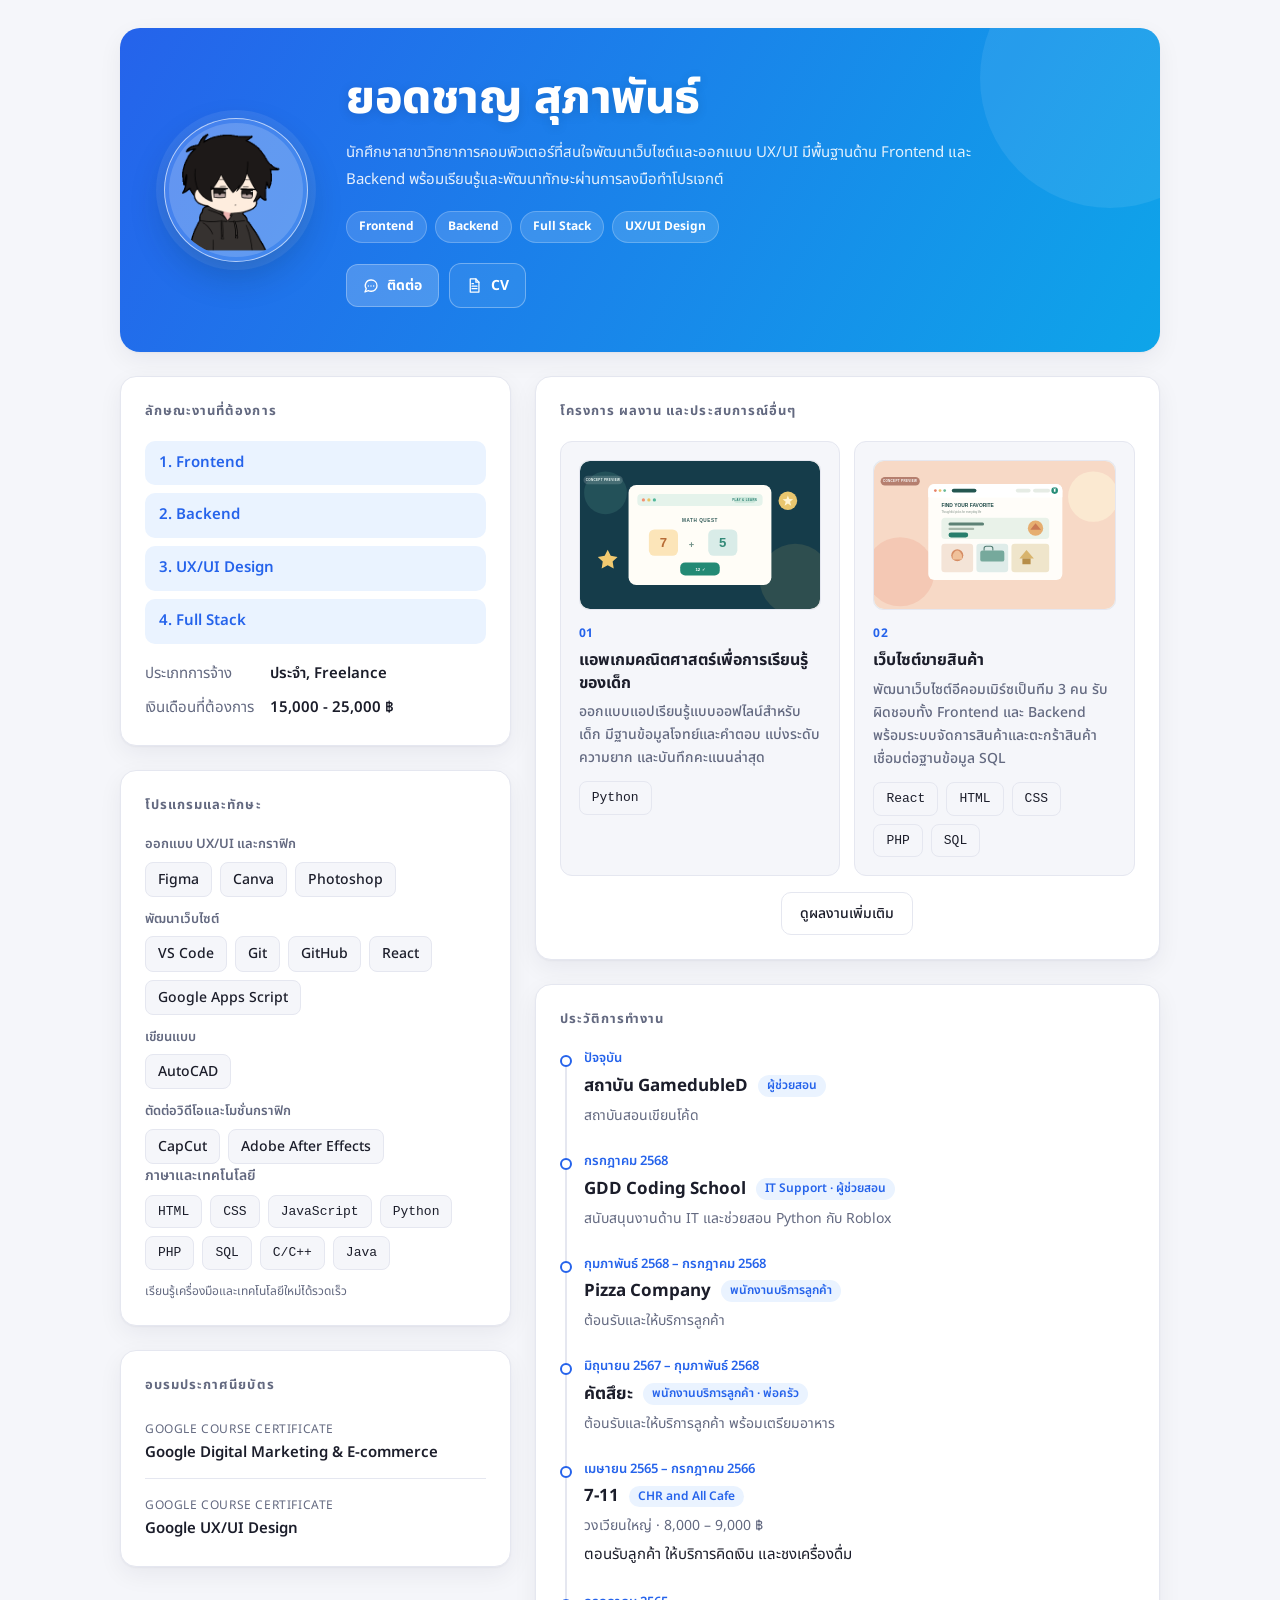
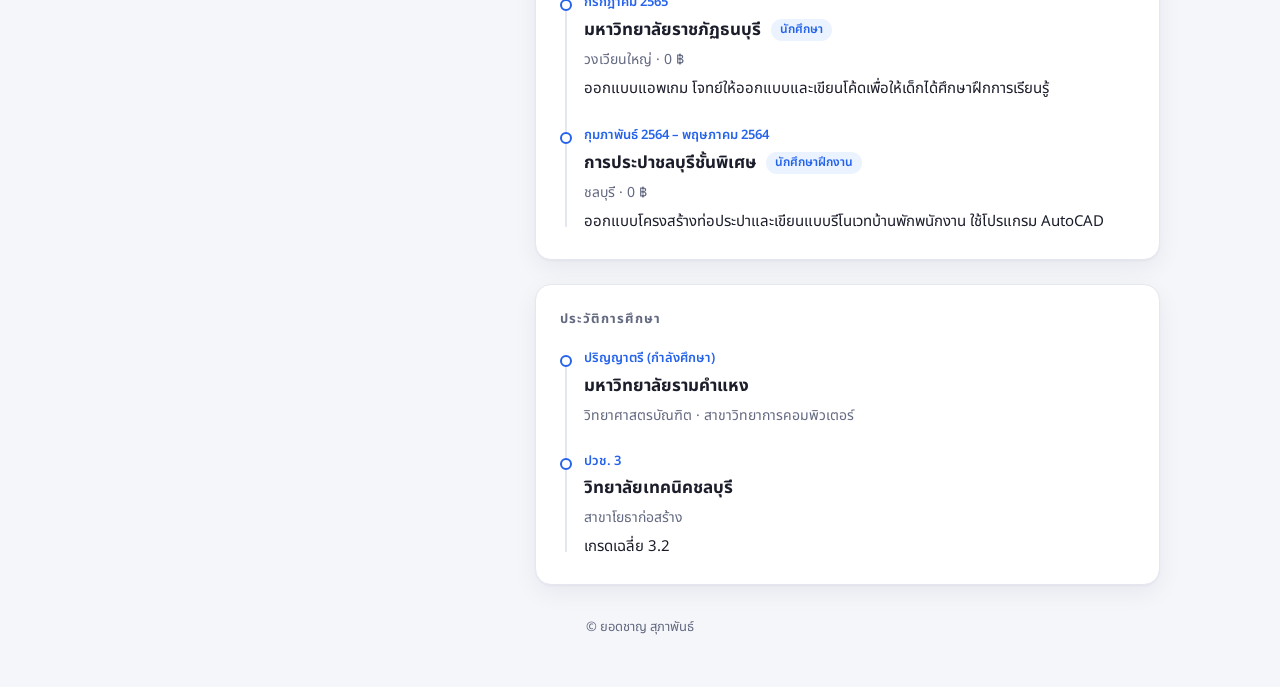
==== resume.html @ ad95bdf1 "Keep contact and CV buttons together" ====
<!DOCTYPE html>
<html lang="th">
<head>
<meta charset="UTF-8">
<meta name="viewport" content="width=device-width, initial-scale=1, viewport-fit=cover">
<title>ยอดชาญ สุภาพันธ์ | Resume</title>
<link rel="preconnect" href="https://fonts.googleapis.com">
<link rel="preconnect" href="https://fonts.gstatic.com" crossorigin>
<link href="https://fonts.googleapis.com/css2?family=Noto+Sans+Thai:wght@400;500;600;700;800&display=swap" rel="stylesheet">
<link rel="stylesheet" href="style.css?v=mobile-polish-3">
</head>
<body>
<div class="wrap">

  <header class="hero">
    <div class="avatar-wrapper">
      <img src="assets/profile/profile.gif" alt="ยอดชาญ สุภาพันธ์" class="avatar" aria-hidden="true">
    </div>
    <div class="hero-info">
      <h1>ยอดชาญ สุภาพันธ์</h1>
      <p class="intro">นักศึกษาสาขาวิทยาการคอมพิวเตอร์ที่สนใจพัฒนาเว็บไซต์และออกแบบ UX/UI มีพื้นฐานด้าน Frontend และ Backend พร้อมเรียนรู้และพัฒนาทักษะผ่านการลงมือทำโปรเจกต์</p>
      <div class="roles"><span>Frontend</span><span>Backend</span><span>Full Stack</span><span>UX/UI Design</span></div>
      <div class="contacts">
        <button class="contact contact-trigger" id="contactOpen" type="button" aria-haspopup="dialog" aria-controls="contactDialog">
          <svg viewBox="0 0 24 24" fill="none" stroke="currentColor" stroke-width="2" stroke-linecap="round" stroke-linejoin="round" aria-hidden="true"><path d="M21 11.5a8.4 8.4 0 0 1-9 8.4 9 9 0 0 1-4-.9L3 21l1.9-4.9A8.4 8.4 0 0 1 12.5 3a8.4 8.4 0 0 1 8.5 8.5z"/><path d="M8 12h.01M12 12h.01M16 12h.01"/></svg>
          ติดต่อ
        </button>
        <a class="contact cv-link" href="assets/documents/CV_Yodchan.pdf" target="_blank" rel="noopener noreferrer" aria-label="เปิด CV ของยอดชาญเป็น PDF">
          <svg viewBox="0 0 24 24" fill="none" stroke="currentColor" stroke-width="1.8" stroke-linecap="round" stroke-linejoin="round" aria-hidden="true"><path d="M6 2.75h8l4.25 4.5v14H6z"/><path d="M14 2.75v4.5h4.25M8.5 13h7M8.5 16.5h7"/><path d="M8.5 9.5h2"/></svg>
          CV
        </a>
      </div>
    </div>
  </header>

  <div class="grid">

    <aside>
      <section class="card">
        <h2>ลักษณะงานที่ต้องการ</h2>
        <ul class="target-list">
          <li>1. Frontend</li>
          <li>2. Backend</li>
          <li>3. UX/UI Design</li>
          <li>4. Full Stack</li>
        </ul>
        <dl class="facts">
          <dt>ประเภทการจ้าง</dt><dd>ประจำ, Freelance</dd>
          <dt>เงินเดือนที่ต้องการ</dt><dd>15,000 - 25,000 ฿</dd>
        </dl>
      </section>

      <section class="card">
        <h2>โปรแกรมและทักษะ</h2>
        <div class="tool-groups">
          <div class="tool-group">
            <p class="label">ออกแบบ UX/UI และกราฟิก</p>
            <div class="chips">
              <span class="chip">Figma</span>
              <span class="chip">Canva</span>
              <span class="chip">Photoshop</span>
            </div>
          </div>
          <div class="tool-group">
            <p class="label">พัฒนาเว็บไซต์</p>
            <div class="chips">
              <span class="chip">VS Code</span>
              <span class="chip">Git</span>
              <span class="chip">GitHub</span>
              <span class="chip">React</span>
              <span class="chip">Google Apps Script</span>
            </div>
          </div>
          <div class="tool-group">
            <p class="label">เขียนแบบ</p>
            <div class="chips"><span class="chip">AutoCAD</span></div>
          </div>
          <div class="tool-group">
            <p class="label">ตัดต่อวิดีโอและโมชั่นกราฟิก</p>
            <div class="chips">
              <span class="chip">CapCut</span>
              <span class="chip">Adobe After Effects</span>
            </div>
          </div>
        </div>

        <p class="label">ภาษาและเทคโนโลยี</p>
        <div class="chips">
          <span class="chip code">HTML</span>
          <span class="chip code">CSS</span>
          <span class="chip code">JavaScript</span>
          <span class="chip code">Python</span>
          <span class="chip code">PHP</span>
          <span class="chip code">SQL</span>
          <span class="chip code">C/C++</span>
          <span class="chip code">Java</span>
        </div>
        <p class="tool-note">เรียนรู้เครื่องมือและเทคโนโลยีใหม่ได้รวดเร็ว</p>
      </section>

      <section class="card">
        <h2>อบรมประกาศนียบัตร</h2>
        <div class="cert-list">
          <details class="cert cert-with-preview">
            <summary class="cert-summary">
              <span class="org">Google Course Certificate</span>
              <span class="name">Google Digital Marketing &amp; E-commerce</span>
            </summary>
            <div class="cert-preview">
              <img src="assets/projects/certificate-digital-marketing-placeholder.svg" alt="ภาพจำลองใบประกาศนียบัตร Google Digital Marketing and E-commerce">
              <div class="cert-preview-caption"><strong>Google Digital Marketing &amp; E-commerce</strong><small>ภาพใบประกาศนียบัตรจำลอง</small></div>
            </div>
          </details>
          <details class="cert cert-with-preview">
            <summary class="cert-summary">
              <span class="org">Google Course Certificate</span>
              <span class="name">Google UX/UI Design</span>
            </summary>
            <div class="cert-preview">
              <img src="assets/projects/certificate-ux-design-placeholder.svg" alt="ภาพจำลองใบประกาศนียบัตร Google UX Design">
              <div class="cert-preview-caption"><strong>Google UX/UI Design</strong><small>ภาพใบประกาศนียบัตรจำลอง</small></div>
            </div>
          </details>
        </div>
      </section>
    </aside>

    <main>
      <section class="card">
        <h2>โครงการ ผลงาน และประสบการณ์อื่นๆ</h2>
        <div class="projects">
          <div class="project">
            <div class="thumb"><img src="assets/projects/math-learning.svg" alt="ภาพตัวอย่างชั่วคราวการเรียนคณิตศาสตร์สำหรับเด็ก" width="960" height="540" fetchpriority="high"><img src="assets/projects/math-learning-detail.svg" alt="ภาพมุมขยายเพิ่มเติมของเกมคณิตศาสตร์" width="960" height="540" hidden><img src="assets/projects/math-learning-alt-3.svg" alt="ภาพประกอบเพิ่มเติมของโครงการ math-learning" width="960" height="540" hidden></div>
            <span class="num">01</span>
            <h3>แอพเกมคณิตศาสตร์เพื่อการเรียนรู้ของเด็ก</h3>
            <p class="desc">ออกแบบแอปเรียนรู้แบบออฟไลน์สำหรับเด็ก มีฐานข้อมูลโจทย์และคำตอบ แบ่งระดับความยาก และบันทึกคะแนนล่าสุด</p>
            <div class="chips tags"><span class="chip code">Python</span></div>
          </div>
          <div class="project">
            <div class="thumb"><img src="assets/projects/online-store.svg" alt="ภาพตัวอย่างชั่วคราวเว็บไซต์ร้านค้าออนไลน์บนแล็ปท็อป" width="960" height="540" fetchpriority="high"><img src="assets/projects/online-store-detail.svg" alt="ภาพมุมขยายเพิ่มเติมของเว็บไซต์ร้านค้าออนไลน์" width="960" height="540" hidden><img src="assets/projects/online-store-alt-3.svg" alt="ภาพประกอบเพิ่มเติมของโครงการ online-store" width="960" height="540" hidden></div>
            <span class="num">02</span>
            <h3>เว็บไซต์ขายสินค้า</h3>
            <p class="desc">พัฒนาเว็บไซต์อีคอมเมิร์ซเป็นทีม 3 คน รับผิดชอบทั้ง Frontend และ Backend พร้อมระบบจัดการสินค้าและตะกร้าสินค้า เชื่อมต่อฐานข้อมูล SQL</p>
            <div class="chips tags"><span class="chip code">React</span><span class="chip code">HTML</span><span class="chip code">CSS</span><span class="chip code">PHP</span><span class="chip code">SQL</span></div>
          </div>
          <div class="project extra">
            <div class="thumb"><img src="assets/projects/home-renovation.svg" alt="ภาพตัวอย่างชั่วคราวการออกแบบและปรับปรุงบ้าน" width="960" height="540"><img src="assets/projects/home-renovation-detail.svg" alt="ภาพมุมขยายเพิ่มเติมของแบบรีโนเวทบ้าน" width="960" height="540" hidden><img src="assets/projects/home-renovation-alt-3.svg" alt="ภาพประกอบเพิ่มเติมของโครงการ home-renovation" width="960" height="540" hidden></div>
            <span class="num">03</span>
            <h3>ออกแบบรีโนเวทบ้านพักพนักงาน</h3>
            <p class="desc">ออกแบบโครงสร้างท่อประปาและแบบรีโนเวทบ้านพักพนักงานของการประปาชลบุรี</p>
            <div class="chips tags"><span class="chip code">AutoCAD</span></div>
          </div>
          <div class="project extra">
            <div class="thumb"><img src="assets/projects/roblox-kids-game.svg" alt="ภาพตัวอย่างชั่วคราวผลงานพัฒนาเกมสำหรับเด็ก" width="960" height="540"><img src="assets/projects/roblox-kids-game-detail.svg" alt="ภาพมุมขยายเพิ่มเติมของเกมสำหรับเด็ก" width="960" height="540" hidden><img src="assets/projects/roblox-kids-game-alt-3.svg" alt="ภาพประกอบเพิ่มเติมของโครงการ roblox-kids-game" width="960" height="540" hidden></div>
            <span class="num">04</span>
            <h3>เกมสำหรับเด็กเพื่อการประกวดที่สิงคโปร์</h3>
            <p class="desc">สร้างเกม Roblox สำหรับเด็ก เพื่อนำไปประกวดที่สิงคโปร์</p>
            <div class="chips tags"><span class="chip code">Roblox</span><span class="chip code">Lua</span></div>
          </div>
          <div class="project extra">
            <div class="thumb"><img src="assets/projects/roblox-fantasy.svg" alt="ภาพตัวอย่างชั่วคราวเกม Roblox แนวแฟนตาซี" width="960" height="540"><img src="assets/projects/roblox-fantasy-detail.svg" alt="ภาพมุมขยายเพิ่มเติมของเกมแฟนตาซี" width="960" height="540" hidden><img src="assets/projects/roblox-fantasy-alt-3.svg" alt="ภาพประกอบเพิ่มเติมของโครงการ roblox-fantasy" width="960" height="540" hidden></div>
            <span class="num">05</span>
            <h3>เกม Roblox แนวแฟนตาซี</h3>
            <p class="desc">สร้างเกม Roblox แนวแฟนตาซี ที่เปิดให้ผู้เล่นเข้ามาเล่นบนแพลตฟอร์ม Roblox</p>
            <div class="chips tags"><span class="chip code">Roblox</span></div>
          </div>
          <div class="project extra">
            <div class="thumb"><img src="assets/projects/line-chatbot.svg" alt="ภาพตัวอย่างชั่วคราวการสนทนาผ่านมือถือสำหรับโครงการ LINE Bot" width="960" height="540"><img src="assets/projects/line-chatbot-detail.svg" alt="ภาพมุมขยายเพิ่มเติมของหน้าจอ LINE Bot" width="960" height="540" hidden><img src="assets/projects/line-chatbot-alt-3.svg" alt="ภาพประกอบเพิ่มเติมของโครงการ line-chatbot" width="960" height="540" hidden></div>
            <span class="num">06</span>
            <h3>บอท LINE บันทึกและสรุปรายงานแชทกลุ่ม</h3>
            <p class="desc">เขียนบอท LINE สำหรับบันทึกข้อมูลในแชทกลุ่ม เช่น เสียง รูปภาพ และไฟล์งาน และมีบอทสรุปรายงานให้</p>
            <div class="chips tags"><span class="chip code">LINE Bot</span></div>
          </div>
          <div class="project extra">
            <div class="thumb"><img src="assets/projects/file-backup-system.svg" alt="ภาพจำลองระบบสำรองไฟล์ขึ้น Google Drive" width="960" height="540"></div>
            <span class="num">07</span>
            <h3>ระบบสำรองไฟล์อัตโนมัติ</h3>
            <p class="desc">สร้างระบบ Cloud Automation ด้วย Google Apps Script รับไฟล์ผ่าน Webhook ประมวลผลข้อมูล JSON และอัปโหลดไฟล์ไปยัง Google Drive พร้อมจัดการข้อผิดพลาดและสิทธิ์การเข้าถึง</p>
            <div class="chips tags"><span class="chip code">Google Apps Script</span><span class="chip code">Webhook</span><span class="chip code">Google Drive</span></div>
          </div>
        </div>
        <div class="more-wrap">
          <button class="btn" id="moreBtn" type="button" aria-expanded="false">ดูผลงานเพิ่มเติม</button>
        </div>
      </section>

      <dialog class="project-dialog" id="projectDialog" aria-labelledby="projectDialogTitle">
        <div class="project-dialog-panel">
          <button class="project-dialog-close" type="button" aria-label="ปิดรายละเอียดโครงการ">×</button>
          <div class="project-dialog-gallery">
            <div class="project-dialog-image"></div>
            <button class="project-gallery-control project-gallery-prev" type="button" aria-label="ดูรูปก่อนหน้า">‹</button>
            <button class="project-gallery-control project-gallery-next" type="button" aria-label="ดูรูปถัดไป">›</button>
            <div class="project-gallery-count" aria-live="polite"></div>
          </div>
          <div class="project-dialog-content">
            <span class="num project-dialog-num"></span>
            <h2 id="projectDialogTitle"></h2>
            <p class="project-dialog-description"></p>
            <div class="chips project-dialog-tags" aria-label="เครื่องมือที่ใช้"></div>
          </div>
        </div>
      </dialog>

      <section class="card">
        <h2>ประวัติการทำงาน</h2>
        <div class="timeline">
          <div class="item">
            <div class="date">ปัจจุบัน</div>
            <h3>สถาบัน GamedubleD <span class="badge">ผู้ช่วยสอน</span></h3>
            <div class="meta">สถาบันสอนเขียนโค้ด</div>
          </div>
          <div class="item">
            <div class="date">กรกฎาคม 2568</div>
            <h3>GDD Coding School <span class="badge">IT Support · ผู้ช่วยสอน</span></h3>
            <div class="meta">สนับสนุนงานด้าน IT และช่วยสอน Python กับ Roblox</div>
          </div>
          <div class="item">
            <div class="date">กุมภาพันธ์ 2568 – กรกฎาคม 2568</div>
            <h3>Pizza Company <span class="badge">พนักงานบริการลูกค้า</span></h3>
            <div class="meta">ต้อนรับและให้บริการลูกค้า</div>
          </div>
          <div class="item">
            <div class="date">มิถุนายน 2567 – กุมภาพันธ์ 2568</div>
            <h3>คัตสึยะ <span class="badge">พนักงานบริการลูกค้า · พ่อครัว</span></h3>
            <div class="meta">ต้อนรับและให้บริการลูกค้า พร้อมเตรียมอาหาร</div>
          </div>
          <div class="item">
            <div class="date">เมษายน 2565 – กรกฎาคม 2566</div>
            <h3>7-11 <span class="badge">CHR and All Cafe</span></h3>
            <div class="meta">วงเวียนใหญ่ · 8,000 – 9,000 ฿</div>
            <p>ตอนรับลูกค้า ให้บริการคิดเงิน และชงเครื่องดื่ม</p>
          </div>
          <div class="item">
            <div class="date">กรกฎาคม 2565</div>
            <h3>มหาวิทยาลัยราชภัฏธนบุรี <span class="badge">นักศึกษา</span></h3>
            <div class="meta">วงเวียนใหญ่ · 0 ฿</div>
            <p>ออกแบบแอพเกม โจทย์ให้ออกแบบและเขียนโค้ดเพื่อให้เด็กได้ศึกษาฝึกการเรียนรู้</p>
          </div>
          <div class="item">
            <div class="date">กุมภาพันธ์ 2564 – พฤษภาคม 2564</div>
            <h3>การประปาชลบุรีชั้นพิเศษ <span class="badge">นักศึกษาฝึกงาน</span></h3>
            <div class="meta">ชลบุรี · 0 ฿</div>
            <p>ออกแบบโครงสร้างท่อประปาและเขียนแบบรีโนเวทบ้านพักพนักงาน ใช้โปรแกรม AutoCAD</p>
          </div>
        </div>
      </section>

      <section class="card">
        <h2>ประวัติการศึกษา</h2>
        <div class="timeline">
          <div class="item">
            <div class="date">ปริญญาตรี (กำลังศึกษา)</div>
            <h3>มหาวิทยาลัยรามคำแหง</h3>
            <div class="meta">วิทยาศาสตรบัณฑิต · สาขาวิทยาการคอมพิวเตอร์</div>
          </div>
          <div class="item">
            <div class="date">ปวช. 3</div>
            <h3>วิทยาลัยเทคนิคชลบุรี</h3>
            <div class="meta">สาขาโยธาก่อสร้าง</div>
            <p>เกรดเฉลี่ย 3.2</p>
          </div>
        </div>
      </section>
    </main>
  </div>

  <footer>© ยอดชาญ สุภาพันธ์</footer>
</div>

<dialog class="contact-dialog" id="contactDialog" aria-labelledby="contactTitle" aria-describedby="contactHint">
  <div class="contact-panel">
    <div class="contact-dialog-head">
      <div>
        <p class="contact-kicker">LET'S CONNECT</p>
        <h2 id="contactTitle">ติดต่อยอดชาญ</h2>
      </div>
      <button class="dialog-close" id="contactClose" type="button" aria-label="ปิดหน้าต่าง">×</button>
    </div>
    <p class="contact-hint" id="contactHint">เลือกช่องทางติดต่อ หรือเขียนข้อความถึงฉันได้เลย</p>

    <div class="contact-options" aria-label="ช่องทางติดต่อ">
      <a class="contact-option" href="tel:0967301189"><span class="option-icon" aria-hidden="true">☎</span><span><strong>โทรศัพท์</strong><small>096-730-1189</small></span><span class="option-arrow" aria-hidden="true">↗</span></a>
      <a class="contact-option" href="mailto:nkegamer1@gmail.com"><span class="option-icon" aria-hidden="true">@</span><span><strong>อีเมล</strong><small>nkegamer1@gmail.com</small></span><span class="option-arrow" aria-hidden="true">↗</span></a>
      <a class="contact-option" href="https://github.com/newer303" target="_blank" rel="noopener noreferrer"><span class="option-icon" aria-hidden="true">GH</span><span><strong>GitHub</strong><small>github.com/newer303</small></span><span class="option-arrow" aria-hidden="true">↗</span></a>
      <div class="contact-option"><span class="option-icon" aria-hidden="true">LINE</span><span><strong>LINE</strong><small>newer303</small></span></div>
    </div>

    <form class="contact-form" id="contactForm">
      <h3>ส่งข้อความทางอีเมล</h3>
      <input class="form-honeypot" name="_honey" tabindex="-1" autocomplete="off" aria-hidden="true">
      <div class="form-row">
        <label>ชื่อของคุณ<input name="name" autocomplete="name" placeholder="ชื่อ" required></label>
        <label>อีเมลสำหรับติดต่อกลับ <span>(ไม่บังคับ)</span><input name="email" type="email" autocomplete="email" placeholder="you@example.com"></label>
      </div>
      <label>หัวข้อ<input name="subject" placeholder="หัวข้อข้อความ" required></label>
      <label>ข้อความ<textarea name="message" rows="4" placeholder="เขียนข้อความที่ต้องการส่ง…" required></textarea></label>
      <button class="send-message" type="submit">ส่งอีเมล <span aria-hidden="true">→</span></button>
      <p class="form-status" id="formStatus" role="status" aria-live="polite"></p>
      <p class="mail-note">ข้อความจะส่งจากหน้าเว็บไปยังอีเมลผู้รับโดยตรง</p>
    </form>
  </div>
</dialog>

<script>
  (function () {
    var contactOpen = document.getElementById('contactOpen');
    var contactDialog = document.getElementById('contactDialog');
    var contactClose = document.getElementById('contactClose');
    var contactForm = document.getElementById('contactForm');
    var formStatus = document.getElementById('formStatus');

    contactOpen.addEventListener('click', function () { contactDialog.showModal(); });
    contactClose.addEventListener('click', function () { contactDialog.close(); });
    contactDialog.addEventListener('click', function (event) {
      if (event.target === contactDialog) contactDialog.close();
    });
    contactForm.addEventListener('submit', async function (event) {
      event.preventDefault();
      var formData = new FormData(contactForm);
      var submitButton = contactForm.querySelector('[type="submit"]');
      var payload = {
        name: String(formData.get('name')).trim(),
        _subject: String(formData.get('subject')).trim(),
        message: String(formData.get('message')).trim()
      };
      var replyEmail = String(formData.get('email')).trim();
      if (replyEmail) {
        payload.email = replyEmail;
        payload._replyto = replyEmail;
      }
      formStatus.textContent = 'กำลังส่งข้อความ…';
      formStatus.classList.remove('is-error');
      submitButton.disabled = true;
      try {
        var response = await fetch('https://formsubmit.co/ajax/nkegamer1@gmail.com', {
          method: 'POST',
          headers: { 'Content-Type': 'application/json', 'Accept': 'application/json' },
          body: JSON.stringify(payload)
        });
        var result = await response.json();
        if (!response.ok || result.success === false || result.success === 'false') {
          throw new Error(result.message || 'ส่งข้อความไม่สำเร็จ');
        }
        formStatus.textContent = 'ส่งข้อความเรียบร้อยแล้ว ขอบคุณที่ติดต่อมาค่ะ';
        contactForm.reset();
      } catch (error) {
        formStatus.textContent = 'ส่งข้อความไม่สำเร็จ กรุณาลองอีกครั้ง หรือติดต่อทางอีเมลโดยตรง';
        formStatus.classList.add('is-error');
      } finally {
        submitButton.disabled = false;
      }
    });
  })();

  (function () {
    var btn = document.getElementById('moreBtn');
    var list = btn.closest('.card').querySelector('.projects');
    var cards = Array.from(list.querySelectorAll('.project'));
    var reduceMotion = window.matchMedia('(prefers-reduced-motion: reduce)').matches;
    var observer = null;

    cards.forEach(function (card, index) {
      card.style.setProperty('--reveal-delay', (index % 3) * 90 + 'ms');
    });

    if (!reduceMotion && 'IntersectionObserver' in window) {
      document.documentElement.classList.add('motion-ready');
      observer = new IntersectionObserver(function (entries) {
        entries.forEach(function (entry) {
          if (entry.isIntersecting) {
            entry.target.classList.add('is-visible');
            observer.unobserve(entry.target);
          }
        });
      }, { threshold: 0.12, rootMargin: '0px 0px -28px 0px' });
      cards.forEach(function (card) { observer.observe(card); });
    } else {
      cards.forEach(function (card) { card.classList.add('is-visible'); });
    }

    btn.addEventListener('click', function () {
      var open = list.classList.toggle('expanded');
      btn.textContent = open ? 'ซ่อนผลงาน' : 'ดูผลงานเพิ่มเติม';
      btn.setAttribute('aria-expanded', String(open));

      cards.filter(function (card) { return card.classList.contains('extra'); })
        .forEach(function (card) {
          if (open) {
            if (observer) observer.observe(card);
            else card.classList.add('is-visible');
          } else {
            card.classList.remove('is-visible');
            if (observer) observer.unobserve(card);
          }
        });
    });
  })();

  (function () {
    var dialog = document.getElementById('projectDialog');
    var dialogTitle = document.getElementById('projectDialogTitle');
    var dialogDescription = dialog.querySelector('.project-dialog-description');
    var dialogImage = dialog.querySelector('.project-dialog-image');
    var dialogNumber = dialog.querySelector('.project-dialog-num');
    var dialogTags = dialog.querySelector('.project-dialog-tags');
    var closeButton = dialog.querySelector('.project-dialog-close');
    var gallery = dialog.querySelector('.project-dialog-gallery');
    var previousImageButton = dialog.querySelector('.project-gallery-prev');
    var nextImageButton = dialog.querySelector('.project-gallery-next');
    var imageCounter = dialog.querySelector('.project-gallery-count');
    var projectImages = [];
    var currentImageIndex = 0;

    function showProjectImage(index) {
      if (!projectImages.length) return;
      currentImageIndex = (index + projectImages.length) % projectImages.length;
      var imageCopy = projectImages[currentImageIndex].cloneNode();
      imageCopy.removeAttribute('hidden');
      imageCopy.removeAttribute('fetchpriority');
      dialogImage.replaceChildren(imageCopy);
      imageCounter.textContent = (currentImageIndex + 1) + ' / ' + projectImages.length;
      var hasMultipleImages = projectImages.length > 1;
      previousImageButton.hidden = !hasMultipleImages;
      nextImageButton.hidden = !hasMultipleImages;
      imageCounter.hidden = !hasMultipleImages;
    }

    function openProject(project) {
      var title = project.querySelector('h3');
      var description = project.querySelector('.desc');
      var number = project.querySelector('.num');

      dialogTitle.textContent = title ? title.textContent : 'รายละเอียดโครงการ';
      dialogDescription.textContent = description ? description.textContent : '';
      dialogNumber.textContent = number ? 'PROJECT ' + number.textContent : 'PROJECT';
      projectImages = Array.from(project.querySelectorAll('.thumb img'));
      showProjectImage(0);
      dialogTags.replaceChildren();
      project.querySelectorAll('.tags .chip').forEach(function (chip) {
        var tag = chip.cloneNode(true);
        dialogTags.appendChild(tag);
      });
      if (typeof dialog.showModal === 'function') dialog.showModal();
    }

    document.querySelectorAll('.project').forEach(function (project) {
      project.setAttribute('tabindex', '0');
      project.setAttribute('role', 'button');
      project.setAttribute('aria-haspopup', 'dialog');
      var projectTitle = project.querySelector('h3');
      project.setAttribute('aria-label', 'ดูรายละเอียด ' + (projectTitle ? projectTitle.textContent : 'โครงการ'));
      project.addEventListener('click', function (event) {
        if (event.target.closest('a,button')) return;
        openProject(project);
      });
      project.addEventListener('keydown', function (event) {
        if (event.target !== project || (event.key !== 'Enter' && event.key !== ' ')) return;
        event.preventDefault();
        openProject(project);
      });
    });

    closeButton.addEventListener('click', function () { dialog.close(); });
    previousImageButton.addEventListener('click', function () { showProjectImage(currentImageIndex - 1); });
    nextImageButton.addEventListener('click', function () { showProjectImage(currentImageIndex + 1); });
    dialog.addEventListener('keydown', function (event) {
      if (projectImages.length < 2) return;
      if (event.key === 'ArrowLeft') showProjectImage(currentImageIndex - 1);
      if (event.key === 'ArrowRight') showProjectImage(currentImageIndex + 1);
    });
    dialog.addEventListener('click', function (event) {
      if (event.target === dialog) dialog.close();
    });
  })();

  (function () {
    var certificates = Array.from(document.querySelectorAll('.cert-with-preview'));
    var hoverMedia = window.matchMedia('(hover: hover) and (pointer: fine)');

    function closeOthers(activeCertificate) {
      certificates.forEach(function (other) {
        if (other !== activeCertificate && other.open) other.open = false;
      });
    }

    certificates.forEach(function (certificate) {
      certificate.addEventListener('mouseenter', function () {
        if (!hoverMedia.matches) return;
        closeOthers(certificate);
        certificate.open = true;
      });

      certificate.addEventListener('mouseleave', function () {
        if (hoverMedia.matches && certificate.open) certificate.open = false;
      });

      certificate.addEventListener('toggle', function () {
        if (!certificate.open) return;
        closeOthers(certificate);
      });
    });

    window.addEventListener('scroll', function () {
      certificates.forEach(function (certificate) {
        if (certificate.open) certificate.open = false;
      });
    }, { passive: true });
  })();

</script>
</body>
</html>
---- style.css ----
:root{
  --bg:#f5f6fa;
  --card:#ffffff;
  --text:#1b1d2a;
  --muted:#636980;
  --primary:#2563eb;
  --primary-2:#0ea5e9;
  --primary-soft:#eaf3ff;
  --border:#e5e7f0;
  --shadow:0 1px 2px rgba(20,20,50,.04), 0 8px 24px rgba(20,20,50,.06);
}
@media (prefers-color-scheme: dark){
  :root:not([data-theme="light"]){
    --bg:#0d0f16;
    --card:#161924;
    --text:#e8eaf4;
    --muted:#9499b0;
    --primary:#60a5fa;
    --primary-2:#38bdf8;
    --primary-soft:#172b4d;
    --border:#262a3b;
    --shadow:0 1px 2px rgba(0,0,0,.3), 0 8px 24px rgba(0,0,0,.3);
  }
}
:root[data-theme="dark"]{
  --bg:#0d0f16;
  --card:#161924;
  --text:#e8eaf4;
  --muted:#9499b0;
  --primary:#60a5fa;
  --primary-2:#38bdf8;
  --primary-soft:#172b4d;
  --border:#262a3b;
  --shadow:0 1px 2px rgba(0,0,0,.3), 0 8px 24px rgba(0,0,0,.3);
  color-scheme:dark;
}
:root{ box-sizing:border-box; padding-top:env(safe-area-inset-top,0px); padding-bottom:env(safe-area-inset-bottom,0px); }
*,*::before,*::after{ box-sizing:inherit; }
html{ scroll-behavior:smooth; }
body{
  margin:0;
  font-family:'Noto Sans Thai', system-ui, -apple-system, 'Segoe UI', sans-serif;
  background:var(--bg);
  color:var(--text);
  line-height:1.65;
  min-height:100vh;
  -webkit-font-smoothing:antialiased;
}
.wrap{ max-width:1080px; margin:0 auto; padding:28px 20px 48px; }
.avatar-wrapper{
  width:112px; height:112px; border-radius:50%; overflow:hidden; flex-shrink:0;
}
.avatar-wrapper img{
  width:100%; height:100%; object-fit:cover;
}
.avatar{
  width:112px; height:112px; border-radius:50%;
  background:rgba(255,255,255,.16);
  border:2px solid rgba(255,255,255,.5);
  display:grid; place-items:center;
  font-size:36px; font-weight:700;
  flex-shrink:0;
  position:relative; z-index:1;
}
@media (prefers-color-scheme: dark){
  .avatar{
    background:rgba(255,255,255,.08);
    border-color:rgba(255,255,255,.3);
  }
}
.avatar-text{ display:none; }

/* Hero */
.hero{
  background:linear-gradient(120deg,var(--primary) 0%,var(--primary-2) 100%);
  color:#fff;
  border-radius:20px;
  padding:40px;
  display:flex;
  gap:32px;
  align-items:center;
  box-shadow:var(--shadow);
  flex-wrap:wrap;
  position:relative;
  overflow:hidden;
}
.hero::after{
  content:""; position:absolute; right:-80px; top:-80px; width:260px; height:260px;
  border-radius:50%; background:rgba(255,255,255,.08); pointer-events:none;
}
.avatar{
  width:112px; height:112px; border-radius:50%;
  background:rgba(255,255,255,.16);
  border:2px solid rgba(255,255,255,.5);
  display:grid; place-items:center;
  font-size:36px; font-weight:700;
  flex-shrink:0;
  position:relative; z-index:1;
}
.hero-info{ flex:1; min-width:240px; position:relative; z-index:1; }
.hero h1{ margin:0 0 6px; font-size:clamp(28px,4vw,38px); font-weight:800; line-height:1.25; }
.hero .intro{ max-width:660px; margin:0 0 16px; color:rgba(255,255,255,.88); font-size:14px; line-height:1.8; }
.hero .role{ margin:0 0 20px; font-size:15px; opacity:.92; letter-spacing:.2px; }
.roles{ display:flex; flex-wrap:wrap; gap:8px; margin:0 0 20px; }
.roles span{ background:#fff; color:var(--primary); font-size:13px; font-weight:700; padding:4px 12px; border-radius:8px; }
.contacts{ display:flex; flex-wrap:wrap; gap:10px; }
.contact{
  display:inline-flex; align-items:center; gap:8px;
  background:rgba(255,255,255,.14);
  border:1px solid rgba(255,255,255,.28);
  padding:7px 14px; border-radius:999px;
  font-size:14px; color:#fff; text-decoration:none;
  transition:background .2s;
}
a.contact:hover{ background:rgba(255,255,255,.26); }
.contact svg{ width:16px; height:16px; flex-shrink:0; }
.contact-trigger{ font-family:inherit; cursor:pointer; }
.contact-trigger:focus-visible,.dialog-close:focus-visible,.send-message:focus-visible,.contact-option:focus-visible{ outline:3px solid #7dd3c7; outline-offset:3px; }
.contact-dialog{ width:min(680px,calc(100% - 28px)); max-width:none; max-height:min(92vh,900px); max-height:min(92dvh,900px); margin:auto; padding:0; overflow:auto; overscroll-behavior:contain; -webkit-overflow-scrolling:touch; scroll-padding:20px; color:var(--text); background:var(--card); border:1px solid var(--border); border-radius:22px; box-shadow:0 28px 90px rgba(9,35,37,.32); }
.contact-dialog::backdrop{ background:rgba(11,29,34,.64); backdrop-filter:blur(5px); }
.contact-dialog[open]{ animation:dialog-enter .22s ease-out both; }
@keyframes dialog-enter{from{opacity:0;transform:translateY(10px) scale(.985)}to{opacity:1;transform:translateY(0) scale(1)}}
.contact-panel{ padding:28px; }
.contact-dialog-head{ display:flex; align-items:flex-start; justify-content:space-between; gap:16px; }
.contact-kicker{ margin:0 0 5px; color:var(--primary); font-size:10px; font-weight:800; letter-spacing:.18em; }
.contact-dialog-head h2{ margin:0; font-size:25px; }
.dialog-close{ width:38px; height:38px; flex:0 0 auto; border:1px solid var(--border); border-radius:12px; background:var(--bg); color:var(--muted); font-size:25px; line-height:1; cursor:pointer; }
.contact-hint{ margin:8px 0 20px; color:var(--muted); font-size:14px; }
.contact-options{ display:grid; grid-template-columns:repeat(2,minmax(0,1fr)); gap:9px; }
.contact-option{ min-width:0; display:flex; align-items:center; gap:11px; padding:12px; border:1px solid var(--border); border-radius:14px; background:var(--bg); color:var(--text); text-decoration:none; transition:border-color .18s,transform .18s,background .18s; }
a.contact-option:hover{ transform:translateY(-2px); border-color:var(--primary-2); background:var(--primary-soft); }
.option-icon{ display:grid; place-items:center; width:37px; height:37px; flex:0 0 auto; border-radius:12px; background:var(--primary-soft); color:var(--primary); font-size:14px; font-weight:800; }
.contact-option strong,.contact-option small{ display:block; }
.contact-option strong{ font-size:13px; }
.contact-option small{ max-width:205px; overflow:hidden; color:var(--muted); font-size:11px; text-overflow:ellipsis; white-space:nowrap; }
.option-arrow{ margin-left:auto; color:var(--muted); }
.contact-form{ display:grid; gap:12px; margin-top:22px; padding-top:20px; border-top:1px solid var(--border); }
.contact-form h3{ margin:0; font-size:17px; }
.form-row{ display:grid; grid-template-columns:1fr; gap:12px; }
.contact-form label{ display:grid; gap:6px; color:var(--text); font-size:12px; font-weight:700; }
.contact-form label span{ color:var(--muted); font-weight:400; }
.contact-form input,.contact-form textarea{ width:100%; padding:10px 12px; border:1px solid var(--border); border-radius:10px; background:var(--bg); color:var(--text); font:inherit; font-size:14px; }
.contact-form input::placeholder,.contact-form textarea::placeholder{ color:var(--muted); opacity:.75; }
.contact-form textarea{ min-height:105px; resize:vertical; }
.contact-form input:focus,.contact-form textarea:focus{ outline:2px solid var(--primary-2); outline-offset:1px; }
.send-message{ display:flex; align-items:center; justify-content:center; gap:10px; min-height:46px; border:0; border-radius:12px; background:var(--primary); color:#fff; font:inherit; font-size:14px; font-weight:700; cursor:pointer; transition:background .18s,transform .18s; }
.send-message:hover{ background:var(--primary-2); transform:translateY(-1px); }
.send-message:disabled{ opacity:.68; cursor:wait; transform:none; }
.form-honeypot{ position:absolute!important; width:1px!important; height:1px!important; padding:0!important; margin:-1px!important; overflow:hidden!important; clip:rect(0,0,0,0)!important; white-space:nowrap!important; border:0!important; }
.form-status{ min-height:1.4em; margin:0; color:var(--primary); font-size:13px; font-weight:600; }
.form-status.is-error{ color:#c2413b; }
.mail-note{ margin:0; color:var(--muted); font-size:11px; line-height:1.6; }
@media(prefers-reduced-motion:reduce){.contact-dialog[open]{animation:none}a.contact-option,.send-message{transition:none}}

/* Layout */
.grid{ display:grid; grid-template-columns:minmax(0,1fr) minmax(0,1.6fr); gap:24px; margin-top:24px; align-items:start; }
@media (max-width:820px){ .grid{ grid-template-columns:1fr; } .hero{ padding:28px; } }

.card{
  background:var(--card);
  border:1px solid var(--border);
  border-radius:16px;
  padding:24px;
  box-shadow:var(--shadow);
  margin-bottom:24px;
}
.card:last-child{ margin-bottom:0; }
.card h2{
  margin:0 0 18px;
  font-size:13px; font-weight:700;
  text-transform:uppercase; letter-spacing:.08em;
  color:var(--muted);
}

/* Job target */
.target-list{ list-style:none; padding:0; margin:0 0 18px; display:grid; gap:8px; }
.target-list li{
  padding:10px 14px; border-radius:10px; background:var(--primary-soft);
  color:var(--primary); font-weight:600; font-size:15px;
}
.facts{ display:grid; grid-template-columns:auto 1fr; gap:10px 16px; font-size:15px; margin:0; }
.facts dt{ color:var(--muted); }
.facts dd{ margin:0; font-weight:600; }

/* Chips */
.label{ font-size:14px; color:var(--muted); margin:18px 0 8px; font-weight:600; }
.label:first-of-type{ margin-top:0; }
.chips{ display:flex; flex-wrap:wrap; gap:8px; }
.tool-groups{ display:grid; gap:12px; }
.tool-group .label{ margin:0 0 6px; font-size:13px; }
.tool-note{ margin:12px 0 0; color:var(--muted); font-size:12px; }
.chip{
  padding:5px 12px; border-radius:8px; font-size:14px; font-weight:500;
  background:var(--bg); border:1px solid var(--border);
}
.chip.code{ font-family:ui-monospace,'SFMono-Regular',Menlo,Consolas,monospace; font-size:13px; }

/* Projects */
.projects{ display:grid; grid-template-columns:repeat(auto-fit,minmax(220px,1fr)); gap:14px; }
.project{
  border:1px solid var(--border); border-radius:12px; padding:18px;
  background:var(--bg);
}
@media (prefers-reduced-motion: no-preference){
  .motion-ready .project{
    opacity:0;
    transform:translateY(18px) scale(.985);
    transition:opacity .55s ease, transform .55s cubic-bezier(.2,.7,.2,1);
    transition-delay:var(--reveal-delay, 0ms);
  }
  .motion-ready .project.is-visible{ opacity:1; transform:translateY(0) scale(1); }
}
.project .num{
  display:block; font-size:12px; font-weight:700; color:var(--primary);
  margin-bottom:6px; letter-spacing:.06em;
}
.project p{ margin:0; font-size:15px; font-weight:500; }
.project.extra{ display:none; }
.projects.expanded .project.extra{ display:block; }
.more-wrap{ margin-top:16px; text-align:center; }
.project h3{ margin:0 0 6px; font-size:16px; font-weight:700; line-height:1.4; }
.project .desc{ margin:0; font-size:14px; color:var(--muted); }
.project .tags{ margin-top:12px; }
.project .thumb{
  height:150px; border-radius:10px; margin-bottom:14px;
  background:linear-gradient(135deg,#e9f1ee,#f2eee5);
  border:1px solid var(--border);
  position:relative; overflow:hidden;
}
.project .thumb img{
  width:100%; height:100%; object-fit:cover; display:block; border-radius:inherit;
}
.project .thumb img[hidden]{ display:none; }
.project{ cursor:pointer; transition:transform .2s ease,border-color .2s ease,box-shadow .2s ease; }
.project:hover,.project:focus-visible{ transform:translateY(-3px); border-color:var(--primary); box-shadow:0 12px 28px rgba(15,23,42,.12); }
.project:focus-visible{ outline:3px solid color-mix(in srgb,var(--primary) 40%,transparent); outline-offset:3px; }
.project-dialog{ width:min(620px,calc(100% - 28px)); max-width:none; max-height:min(88vh,860px); padding:0; border:1px solid var(--border); border-radius:22px; color:var(--text); background:var(--card); box-shadow:0 28px 90px rgba(0,0,0,.3); overflow:auto; }
.project-dialog::backdrop{ background:rgba(8,12,22,.68); backdrop-filter:blur(5px); }
.project-dialog-panel{ position:relative; }
.project-dialog-close{ position:absolute; z-index:1; top:12px; right:12px; display:grid; place-items:center; width:40px; height:40px; border:1px solid rgba(255,255,255,.5); border-radius:50%; color:#172033; background:rgba(255,255,255,.92); font:inherit; font-size:26px; line-height:1; cursor:pointer; box-shadow:0 4px 14px rgba(0,0,0,.18); }
.project-dialog-close:hover{ transform:scale(1.05); }
.project-dialog-gallery{ position:relative; width:100%; aspect-ratio:16/9; background:var(--bg); }
.project-dialog-image{ width:100%; height:100%; }
.project-dialog-image img{ display:block; width:100%; height:100%; object-fit:cover; }
.project-gallery-control{ position:absolute; top:50%; display:grid; place-items:center; width:42px; height:42px; padding:0 0 4px; transform:translateY(-50%); border:1px solid rgba(255,255,255,.65); border-radius:50%; color:#172033; background:rgba(255,255,255,.9); font:inherit; font-size:32px; line-height:1; cursor:pointer; box-shadow:0 4px 16px rgba(0,0,0,.2); }
.project-gallery-control:hover{ background:#fff; }
.project-gallery-prev{ left:14px; }
.project-gallery-next{ right:14px; }
.project-gallery-control[hidden],.project-gallery-count[hidden]{ display:none; }
.project-gallery-count{ position:absolute; bottom:12px; left:50%; transform:translateX(-50%); padding:4px 10px; border-radius:999px; color:#fff; background:rgba(10,15,25,.68); font-size:12px; font-weight:600; }
.project-dialog-content{ padding:24px 28px 28px; }
.project-dialog-content h2{ margin:3px 0 10px; font-size:clamp(20px,4vw,26px); line-height:1.4; }
.project-dialog-description{ margin:0; color:var(--muted); line-height:1.8; }
.project-dialog-tags{ margin-top:18px; }
@media (prefers-reduced-motion:reduce){.project,.project-dialog-close{transition:none}}
@media (max-width:560px){
  .project-dialog{ position:fixed; inset:auto 0 0; width:100%; max-height:calc(100vh - env(safe-area-inset-top, 8px)); max-height:calc(100dvh - env(safe-area-inset-top, 8px)); margin:0; border-radius:22px 22px 0 0; border-bottom:0; }
  .project-dialog-content{ padding:20px 18px calc(24px + env(safe-area-inset-bottom, 0px)); }
  .project-dialog-gallery{ aspect-ratio:16/10; }
  .project-gallery-control{ width:38px; height:38px; }
}

/* Timeline */
.timeline{ position:relative; padding-left:24px; }
.timeline::before{
  content:""; position:absolute; left:5px; top:8px; bottom:8px; width:2px;
  background:var(--border);
}
.item{ position:relative; margin-bottom:24px; }
.item:last-child{ margin-bottom:0; }
.item::before{
  content:""; position:absolute; left:-24px; top:7px; width:12px; height:12px; border-radius:50%;
  background:var(--card); border:2px solid var(--primary);
}
.item .date{ font-size:13px; color:var(--primary); font-weight:600; }
.item h3{ margin:2px 0 4px; font-size:17px; font-weight:700; }
.item .meta{ font-size:14px; color:var(--muted); margin-bottom:6px; }
.item p{ margin:0; font-size:15px; }
.badge{
  display:inline-block; font-size:12px; padding:1px 9px; border-radius:999px;
  background:var(--primary-soft); color:var(--primary); font-weight:600; margin-left:6px; vertical-align:middle;
}

/* Certs */
.cert-list .cert{ padding:12px 0; border-bottom:1px solid var(--border); }
.cert-list .cert:first-child{ padding-top:0; }
.cert-list .cert:last-child{ border-bottom:none; padding-bottom:0; }
.cert .org{ font-size:12px; color:var(--muted); text-transform:uppercase; letter-spacing:.05em; }
.cert .name{ display:block; font-weight:600; font-size:15px; }
.cert-with-preview{ position:relative; }
.cert-summary{ display:block; list-style:none; cursor:pointer; }
.cert-summary::-webkit-details-marker{ display:none; }
.cert-summary:focus-visible{ outline:3px solid color-mix(in srgb,var(--primary) 35%,transparent); outline-offset:4px; border-radius:8px; }
.cert-preview{
  display:none; position:relative; width:100%; margin-top:12px;
  padding:10px; border:1px solid var(--border); border-radius:17px; background:var(--card);
  box-shadow:0 12px 32px rgba(15,23,42,.14);
}
.cert-preview img{ display:block; width:100%; aspect-ratio:16/10; object-fit:cover; border-radius:11px; }
.cert-preview-caption{ display:grid; gap:2px; padding:9px 4px 1px; }
.cert-preview-caption strong{ font-size:12px; }
.cert-preview-caption small{ color:var(--muted); font-size:10px; }
.cert-with-preview[open] .cert-preview{ display:block; animation:cert-preview-in .2s ease-out both; }
@keyframes cert-preview-in{from{opacity:0;transform:translateY(6px)}to{opacity:1;transform:translateY(0)}}
@media (prefers-reduced-motion:reduce){.cert-with-preview[open] .cert-preview{animation:none}}

/* Actions */
.toolbar{ display:flex; justify-content:flex-end; gap:10px; margin-top:24px; flex-wrap:wrap; }
.btn{
  border:1px solid var(--border); background:var(--card); color:var(--text);
  padding:9px 18px; border-radius:10px; font:inherit; font-size:14px; font-weight:500; cursor:pointer;
  transition:border-color .2s, color .2s;
}
.btn:hover{ border-color:var(--primary); color:var(--primary); }
.btn:focus-visible, a:focus-visible{ outline:2px solid var(--primary); outline-offset:2px; }
footer{ text-align:center; color:var(--muted); font-size:13px; margin-top:32px; }

@media print{
  body{ background:#fff; }
  .toolbar{ display:none; }
  .card,.hero{ box-shadow:none; }
  .hero{ -webkit-print-color-adjust:exact; print-color-adjust:exact; }
}


/* Mobile */
body{ overflow-wrap:anywhere; }
@media (max-width:560px){
  .wrap{ padding:16px 12px 40px; }
  .grid{ gap:16px; margin-top:16px; }
  .hero{ padding:24px 20px; gap:20px; border-radius:16px; justify-content:center; text-align:center; }
  .hero-info{ min-width:0; width:100%; }
  .avatar{ width:88px; height:88px; font-size:28px; margin:0 auto; }
  .hero h1{ font-size:26px; }
  .hero .intro{ font-size:13px; line-height:1.75; }
  .hero .role{ font-size:14px; margin-bottom:16px; }
  .contacts{ justify-content:center; }
  .contact{ font-size:13px; padding:6px 12px; word-break:break-all; }
  .card{ padding:20px; border-radius:14px; margin-bottom:16px; }
  .card h2{ margin-bottom:14px; }
  .facts{ grid-template-columns:1fr; gap:4px; }
  .facts dd{ margin-bottom:10px; }
  .project .thumb{ height:120px; }
  .timeline{ padding-left:20px; }
  .item::before{ left:-20px; }
  .item h3{ font-size:16px; }
  .cert .name{ font-size:14px; }
  footer{ margin-top:24px; }
}
.avatar{ width:136px; height:136px; font-size:44px; border:3px solid rgba(255,255,255,.85); box-shadow:0 10px 28px rgba(0,0,0,.22); }
.hero h1{ font-size:clamp(32px,5vw,46px); letter-spacing:-.01em; text-shadow:0 2px 12px rgba(0,0,0,.12); }
@media (max-width:560px){
  .avatar{ width:104px; height:104px; font-size:34px; }
  .hero h1{ font-size:30px; }
}
@media (max-width:560px){
  .hero{ padding:28px 20px 24px; flex-direction:column; align-items:center; text-align:center; gap:16px; }
  .avatar{ width:96px; height:96px; font-size:32px; }
  .hero h1{ font-size:28px; }
  .hero .role{ margin-bottom:14px; }
  .roles{ justify-content:center; gap:6px; margin-bottom:20px; }
  .roles span{ font-size:12px; padding:3px 10px; }
  .contacts{ flex-direction:column; width:100%; gap:8px; }
  .contact{ width:100%; justify-content:flex-start; border-radius:12px; padding:10px 14px; font-size:14px; background:rgba(255,255,255,.12); overflow-wrap:anywhere; }
  .card{ padding:18px; }
  .card h2{ font-size:12px; margin-bottom:12px; }
  .target-list li{ font-size:14px; }
  .chip{ font-size:13px; padding:4px 10px; }
  .facts{ grid-template-columns:1fr; gap:2px; }
  .facts dt{ font-size:13px; margin-top:8px; }
  .facts dd{ margin-bottom:0; font-size:15px; }
  .item .date{ font-size:12px; }
  .project{ padding:14px; }
}
@media (max-width:560px){
  .avatar{ width:124px; height:124px; font-size:40px; border:4px solid rgba(255,255,255,.9); box-shadow:0 0 0 6px rgba(255,255,255,.18), 0 12px 28px rgba(0,0,0,.25); margin-bottom:4px; }
  .hero h1{ font-size:34px; font-weight:800; letter-spacing:-.01em; line-height:1.2; }
  .hero .role{ font-size:15px; font-weight:500; }
}
@media (max-width:560px){
  .contact-dialog{ position:fixed; inset:auto 0 0; width:100%; max-height:calc(100vh - env(safe-area-inset-top, 8px)); max-height:calc(100dvh - env(safe-area-inset-top, 8px)); margin:0; border-radius:22px 22px 0 0; border-bottom:0; }
  .contact-panel{ padding:18px 16px calc(20px + env(safe-area-inset-bottom, 0px)); }
  .contact-options{ grid-template-columns:repeat(2,minmax(0,1fr)); gap:8px; }
  .contact-option{ gap:8px; padding:9px; border-radius:12px; }
  .option-icon{ width:32px; height:32px; border-radius:10px; font-size:12px; }
  .contact-option small{ max-width:100%; font-size:10px; }
  .form-row{ grid-template-columns:1fr; }
  .contact-hint{ margin-bottom:14px; font-size:13px; }
  .contact-form{ gap:10px; margin-top:18px; padding-top:16px; }
  .contact-form input,.contact-form textarea{ font-size:16px; }
}
@media (max-width:360px){ .contact-options{ grid-template-columns:1fr; } }

/* Profile header layout */
.hero{
  display:grid;
  grid-template-columns:144px minmax(0,1fr);
  gap:clamp(22px,4vw,38px);
  padding:clamp(26px,4vw,44px);
}
.hero .avatar-wrapper{
  width:144px;
  height:144px;
  padding:4px;
  border:1px solid rgba(255,255,255,.62);
  border-radius:50%;
  background:rgba(255,255,255,.16);
  box-shadow:0 14px 34px rgba(8,40,50,.22),0 0 0 8px rgba(255,255,255,.08);
}
.hero .avatar-wrapper .avatar{ width:100%; height:100%; border:0; box-shadow:none; }
.hero .hero-info{ min-width:0; }
.profile-kicker{ margin:0 0 7px; color:rgba(255,255,255,.72); font-size:10px; font-weight:800; letter-spacing:.18em; }
.hero h1{ margin:0 0 12px; font-size:clamp(32px,4.3vw,46px); line-height:1.2; }
.hero .intro{ max-width:680px; margin:0 0 18px; font-size:15px; line-height:1.8; }
.hero .roles{ gap:8px; margin:0 0 20px; }
.hero .roles span{ padding:5px 12px; border:1px solid rgba(255,255,255,.22); border-radius:999px; background:rgba(255,255,255,.14); color:#fff; font-size:12px; }
.hero .contacts{ align-items:center; }
.hero .contact-trigger{ padding:10px 16px; border-radius:12px; background:rgba(255,255,255,.2); font-weight:700; }
.hero .contact-trigger:hover{ background:rgba(255,255,255,.3); }
.hero .cv-link{ padding:10px 16px; border-radius:12px; border-color:rgba(255,255,255,.32); background:rgba(255,255,255,.08); font-weight:700; }
.hero .cv-link:hover{ background:rgba(255,255,255,.22); }
.hero .cv-link svg{ width:17px; height:17px; }
@media (max-width:560px){
  .hero{ grid-template-columns:minmax(0,1fr); justify-items:center; gap:19px; padding:26px 20px 24px; }
  .hero .avatar-wrapper{ width:132px; height:132px; }
  .hero .hero-info{ width:100%; text-align:center; }
  .profile-kicker{ font-size:9px; }
  .hero h1{ margin-bottom:10px; font-size:32px; }
  .hero .intro{ max-width:40ch; margin:0 auto 16px; font-size:13px; }
  .hero .roles{ justify-content:center; margin-bottom:18px; }
  .hero .contacts{ flex-direction:row; flex-wrap:nowrap; justify-content:center; align-items:center; width:100%; gap:8px; }
  .hero .contact-trigger,.hero .cv-link{ width:auto; min-width:0; max-width:100%; flex:0 0 auto; justify-content:center; padding:9px 12px; font-size:13px; white-space:nowrap; }
  .card h2{ font-size:14px; line-height:1.5; }
}
@media (max-width:360px){
  .hero .contacts{ gap:6px; }
  .hero .contact-trigger,.hero .cv-link{ padding:8px 9px; font-size:12px; }
}
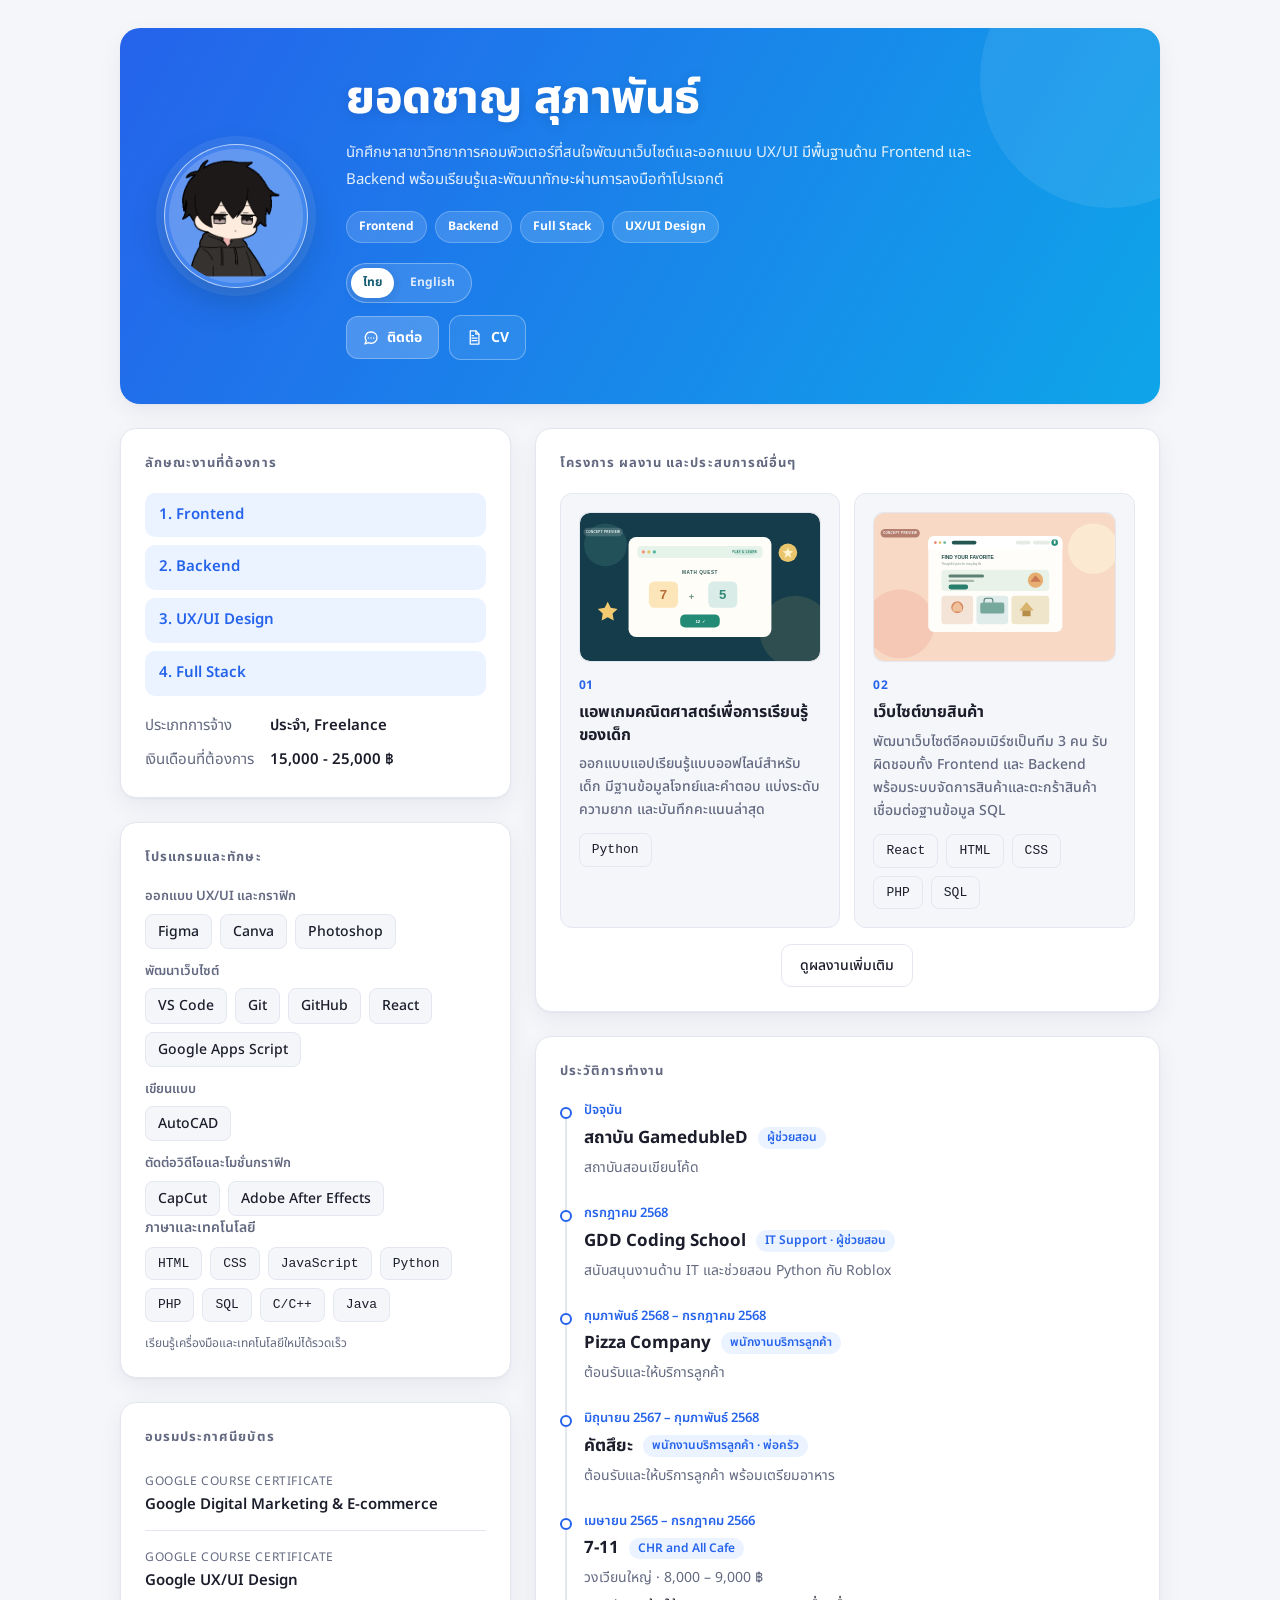
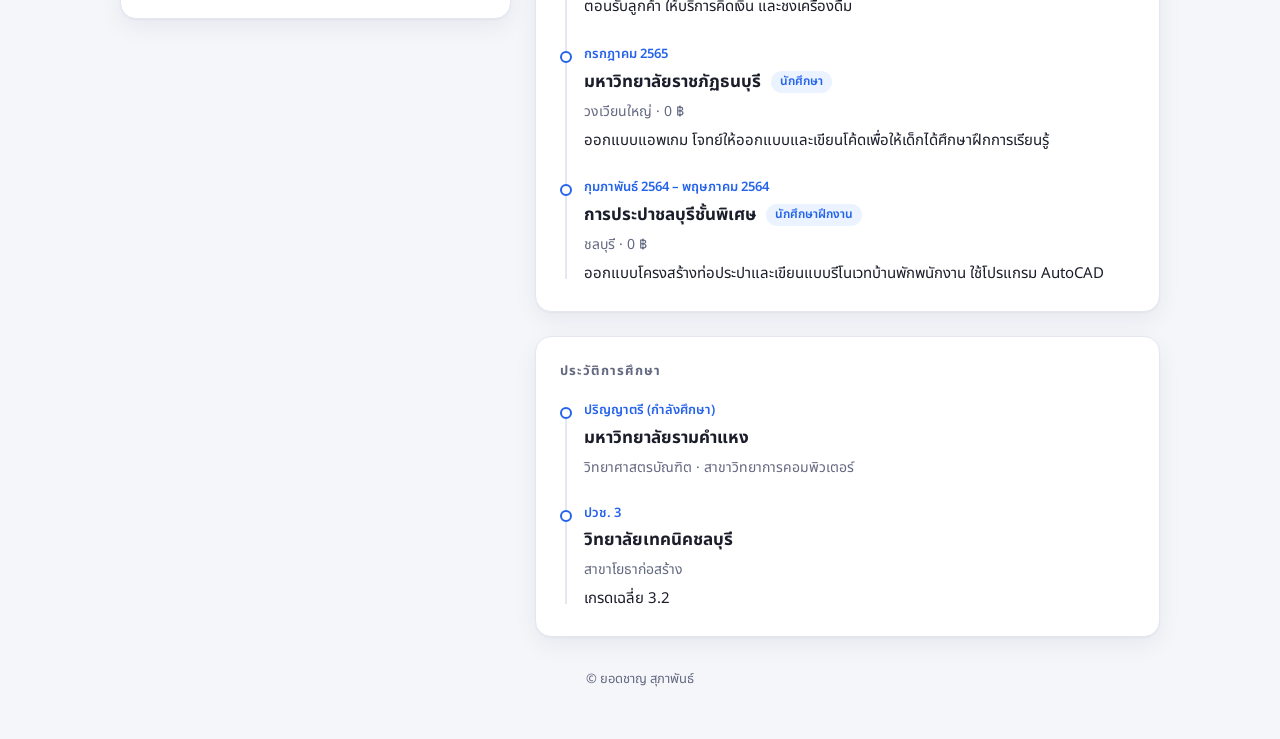
==== commit 6cff2fc1: "Add Thai and English language switch" ====
--- a/resume.html
+++ b/resume.html
@@ -7,7 +7,7 @@
 <link rel="preconnect" href="https://fonts.googleapis.com">
 <link rel="preconnect" href="https://fonts.gstatic.com" crossorigin>
 <link href="https://fonts.googleapis.com/css2?family=Noto+Sans+Thai:wght@400;500;600;700;800&display=swap" rel="stylesheet">
-<link rel="stylesheet" href="style.css?v=mobile-polish-3">
+<link rel="stylesheet" href="style.css?v=mobile-polish-4">
 </head>
 <body>
 <div class="wrap">
@@ -20,6 +20,10 @@
       <h1>ยอดชาญ สุภาพันธ์</h1>
       <p class="intro">นักศึกษาสาขาวิทยาการคอมพิวเตอร์ที่สนใจพัฒนาเว็บไซต์และออกแบบ UX/UI มีพื้นฐานด้าน Frontend และ Backend พร้อมเรียนรู้และพัฒนาทักษะผ่านการลงมือทำโปรเจกต์</p>
       <div class="roles"><span>Frontend</span><span>Backend</span><span>Full Stack</span><span>UX/UI Design</span></div>
+      <div class="language-switch" aria-label="เลือกภาษา">
+        <button type="button" class="language-button is-active" data-language="th" aria-pressed="true">ไทย</button>
+        <button type="button" class="language-button" data-language="en" aria-pressed="false">English</button>
+      </div>
       <div class="contacts">
         <button class="contact contact-trigger" id="contactOpen" type="button" aria-haspopup="dialog" aria-controls="contactDialog">
           <svg viewBox="0 0 24 24" fill="none" stroke="currentColor" stroke-width="2" stroke-linecap="round" stroke-linejoin="round" aria-hidden="true"><path d="M21 11.5a8.4 8.4 0 0 1-9 8.4 9 9 0 0 1-4-.9L3 21l1.9-4.9A8.4 8.4 0 0 1 12.5 3a8.4 8.4 0 0 1 8.5 8.5z"/><path d="M8 12h.01M12 12h.01M16 12h.01"/></svg>
@@ -303,6 +307,74 @@
 </dialog>
 
 <script>
+  (function () {
+    var translations = {
+      'นักศึกษาสาขาวิทยาการคอมพิวเตอร์ที่สนใจพัฒนาเว็บไซต์และออกแบบ UX/UI มีพื้นฐานด้าน Frontend และ Backend พร้อมเรียนรู้และพัฒนาทักษะผ่านการลงมือทำโปรเจกต์': 'Computer Science student interested in web development and UX/UI design. I have a foundation in frontend and backend development and enjoy building projects while continuously learning.',
+      '1. Frontend': '1. Frontend', '2. Backend': '2. Backend', '3. UX/UI Design': '3. UX/UI Design', '4. Full Stack': '4. Full Stack',
+      'ติดต่อ': 'Contact', 'ลักษณะงานที่ต้องการ': 'Career Interests', 'ประเภทการจ้าง': 'Employment Type', 'ประจำ, Freelance': 'Full-time, Freelance', 'เงินเดือนที่ต้องการ': 'Expected Salary',
+      'โปรแกรมและทักษะ': 'Tools & Skills', 'ออกแบบ UX/UI และกราฟิก': 'UX/UI & Graphic Design', 'พัฒนาเว็บไซต์': 'Web Development', 'เขียนแบบ': 'Technical Drawing', 'ตัดต่อวิดีโอและโมชั่นกราฟิก': 'Video Editing & Motion Graphics', 'ภาษาและเทคโนโลยี': 'Languages & Technologies', 'เรียนรู้เครื่องมือและเทคโนโลยีใหม่ได้รวดเร็ว': 'Quick to learn new tools and technologies',
+      'อบรมประกาศนียบัตร': 'Certificates', 'ภาพจำลองใบประกาศนียบัตร': 'Certificate preview (illustration)', 'ภาพใบประกาศนียบัตรจำลอง': 'Illustrative certificate preview',
+      'โครงการ ผลงาน และประสบการณ์อื่นๆ': 'Projects, Work & Other Experience', 'แอพเกมคณิตศาสตร์เพื่อการเรียนรู้ของเด็ก': 'Math Learning Game for Children', 'ออกแบบแอปเรียนรู้แบบออฟไลน์สำหรับเด็ก มีฐานข้อมูลโจทย์และคำตอบ แบ่งระดับความยาก และบันทึกคะแนนล่าสุด': 'Designed an offline learning app for children, featuring a question and answer database, difficulty levels, and saved scores.',
+      'เว็บไซต์ขายสินค้า': 'E-commerce Website', 'พัฒนาเว็บไซต์อีคอมเมิร์ซเป็นทีม 3 คน รับผิดชอบทั้ง Frontend และ Backend พร้อมระบบจัดการสินค้าและตะกร้าสินค้า เชื่อมต่อฐานข้อมูล SQL': 'Developed an e-commerce website in a team of three, handling both frontend and backend, including product management, a shopping cart, and SQL database integration.',
+      'ออกแบบรีโนเวทบ้านพักพนักงาน': 'Employee Housing Renovation Design', 'ออกแบบโครงสร้างท่อประปาและแบบรีโนเวทบ้านพักพนักงานของการประปาชลบุรี': 'Designed water pipe layouts and renovation plans for Chonburi Waterworks employee housing.',
+      'เกมสำหรับเด็กเพื่อการประกวดที่สิงคโปร์': 'Children’s Game for a Singapore Competition', 'สร้างเกม Roblox สำหรับเด็ก เพื่อนำไปประกวดที่สิงคโปร์': 'Created a Roblox game for children to enter in a competition in Singapore.',
+      'เกม Roblox แนวแฟนตาซี': 'Roblox Fantasy Game', 'สร้างเกม Roblox แนวแฟนตาซี ที่เปิดให้ผู้เล่นเข้ามาเล่นบนแพลตฟอร์ม Roblox': 'Created a fantasy Roblox game for players on the Roblox platform.',
+      'บอท LINE บันทึกและสรุปรายงานแชทกลุ่ม': 'LINE Bot for Group Chat Logging & Reports', 'เขียนบอท LINE สำหรับบันทึกข้อมูลในแชทกลุ่ม เช่น เสียง รูปภาพ และไฟล์งาน และมีบอทสรุปรายงานให้': 'Built LINE bots to log group chat content such as audio, images, and files, and to generate summary reports.',
+      'ระบบสำรองไฟล์อัตโนมัติ': 'Automated File Backup System', 'สร้างระบบ Cloud Automation ด้วย Google Apps Script รับไฟล์ผ่าน Webhook ประมวลผลข้อมูล JSON และอัปโหลดไฟล์ไปยัง Google Drive พร้อมจัดการข้อผิดพลาดและสิทธิ์การเข้าถึง': 'Built a cloud automation system with Google Apps Script to receive files via webhook, process JSON, upload to Google Drive, and handle errors and access permissions.',
+      'ดูผลงานเพิ่มเติม': 'Show more projects', 'ซ่อนผลงาน': 'Show fewer projects', 'ปิดรายละเอียดโครงการ': 'Close project details', 'ดูรูปก่อนหน้า': 'Previous image', 'ดูรูปถัดไป': 'Next image', 'เครื่องมือที่ใช้': 'Tools used', 'ช่องทางติดต่อ': 'Contact methods', 'เปิด CV ของยอดชาญเป็น PDF': 'Open Yodchan’s CV as a PDF', 'PORTFOLIO · RESUME': 'PORTFOLIO · RESUME',
+      'ประวัติการทำงาน': 'Work Experience', 'ปัจจุบัน': 'Present', 'ผู้ช่วยสอน': 'Teaching Assistant', 'สถาบันสอนเขียนโค้ด': 'Coding school', 'กรกฎาคม 2568': 'July 2025', 'IT Support · ผู้ช่วยสอน': 'IT Support · Teaching Assistant', 'สนับสนุนงานด้าน IT และช่วยสอน Python กับ Roblox': 'Provided IT support and helped teach Python and Roblox.', 'กุมภาพันธ์ 2568 – กรกฎาคม 2568': 'February 2025 – July 2025', 'พนักงานบริการลูกค้า': 'Customer Service', 'ต้อนรับและให้บริการลูกค้า': 'Welcomed and assisted customers.', 'มิถุนายน 2567 – กุมภาพันธ์ 2568': 'June 2024 – February 2025', 'พนักงานบริการลูกค้า · พ่อครัว': 'Customer Service · Cook', 'ต้อนรับและให้บริการลูกค้า พร้อมเตรียมอาหาร': 'Assisted customers and prepared food.', 'เมษายน 2565 – กรกฎาคม 2566': 'April 2022 – July 2023', 'วงเวียนใหญ่ · 8,000 – 9,000 ฿': 'Wongwian Yai · ฿8,000–9,000', 'ตอนรับลูกค้า ให้บริการคิดเงิน และชงเครื่องดื่ม': 'Served customers, handled checkout, and prepared drinks.', 'มหาวิทยาลัยราชภัฏธนบุรี': 'Dhonburi Rajabhat University', 'นักศึกษา': 'Student', 'วงเวียนใหญ่ · 0 ฿': 'Wongwian Yai · Unpaid', 'ออกแบบแอพเกม โจทย์ให้ออกแบบและเขียนโค้ดเพื่อให้เด็กได้ศึกษาฝึกการเรียนรู้': 'Designed and coded an educational game app for children as a learning project.', 'กุมภาพันธ์ 2564 – พฤษภาคม 2564': 'February 2021 – May 2021', 'การประปาชลบุรีชั้นพิเศษ': 'Chonburi Waterworks', 'นักศึกษาฝึกงาน': 'Intern', 'ชลบุรี · 0 ฿': 'Chonburi · Unpaid', 'ออกแบบโครงสร้างท่อประปาและเขียนแบบรีโนเวทบ้านพักพนักงาน ใช้โปรแกรม AutoCAD': 'Designed water pipe layouts and employee housing renovation plans using AutoCAD.',
+      'ประวัติการศึกษา': 'Education', 'ปริญญาตรี (กำลังศึกษา)': 'Bachelor’s Degree (In Progress)', 'มหาวิทยาลัยรามคำแหง': 'Ramkhamhaeng University', 'วิทยาศาสตรบัณฑิต · สาขาวิทยาการคอมพิวเตอร์': 'B.Sc. · Computer Science', 'ปวช. 3': 'Vocational Certificate, Year 3', 'วิทยาลัยเทคนิคชลบุรี': 'Chonburi Technical College', 'สาขาโยธาก่อสร้าง': 'Civil Construction', 'เกรดเฉลี่ย 3.2': 'GPA 3.2',
+      'ติดต่อยอดชาญ': 'Contact Yodchan', 'เลือกช่องทางติดต่อ หรือเขียนข้อความถึงฉันได้เลย': 'Choose a contact method or send me a message.', 'โทรศัพท์': 'Phone', 'อีเมล': 'Email', 'ส่งข้อความทางอีเมล': 'Send an email message', 'ชื่อของคุณ': 'Your name', 'ชื่อ': 'Name', 'อีเมลสำหรับติดต่อกลับ': 'Reply email', '(ไม่บังคับ)': '(optional)', 'หัวข้อ': 'Subject', 'หัวข้อข้อความ': 'Message subject', 'ข้อความ': 'Message', 'เขียนข้อความที่ต้องการส่ง…': 'Write your message…', 'ส่งอีเมล': 'Send email', 'ข้อความจะส่งจากหน้าเว็บไปยังอีเมลผู้รับโดยตรง': 'Your message will be sent directly to the recipient by email.',
+      'กำลังส่งข้อความ…': 'Sending message…', 'ส่งข้อความเรียบร้อยแล้ว ขอบคุณที่ติดต่อมาค่ะ': 'Message sent. Thank you for reaching out!', 'ส่งข้อความไม่สำเร็จ กรุณาลองอีกครั้ง หรือติดต่อทางอีเมลโดยตรง': 'Could not send the message. Please try again or contact me directly by email.', 'ปิดหน้าต่าง': 'Close dialog',
+      'ดูรายละเอียด ': 'View details of ', 'ดูรายละเอียด โครงการ': 'View project details', 'ภาพตัวอย่างชั่วคราวการเรียนคณิตศาสตร์สำหรับเด็ก': 'Preview of a math learning game for children', 'ภาพตัวอย่างชั่วคราวเว็บไซต์ร้านค้าออนไลน์บนแล็ปท็อป': 'Preview of an online store website on a laptop', 'ภาพมุมขยายเพิ่มเติมของเกมคณิตศาสตร์': 'Additional view of the math game', 'ภาพมุมขยายเพิ่มเติมของเว็บไซต์ร้านค้าออนไลน์': 'Additional view of the online store website', 'ภาพมุมขยายเพิ่มเติมของแบบรีโนเวทบ้าน': 'Additional view of the housing renovation design', 'ภาพมุมขยายเพิ่มเติมของเกมสำหรับเด็ก': 'Additional view of the children’s game', 'ภาพมุมขยายเพิ่มเติมของเกมแฟนตาซี': 'Additional view of the fantasy game', 'ภาพมุมขยายเพิ่มเติมของหน้าจอ LINE Bot': 'Additional view of the LINE Bot screen', 'ภาพจำลองระบบสำรองไฟล์ขึ้น Google Drive': 'Illustration of an automated backup system to Google Drive', 'ภาพจำลองใบประกาศนียบัตร Google Digital Marketing and E-commerce': 'Illustration of the Google Digital Marketing and E-commerce certificate', 'ภาพจำลองใบประกาศนียบัตร Google UX Design': 'Illustration of the Google UX Design certificate', 'ภาพตัวอย่างชั่วคราวผลงานพัฒนาเกมสำหรับเด็ก': 'Preview of a game developed for children', 'ภาพตัวอย่างชั่วคราวเกม Roblox แนวแฟนตาซี': 'Preview of a fantasy Roblox game', 'ภาพตัวอย่างชั่วคราวการออกแบบและปรับปรุงบ้าน': 'Preview of a housing renovation design', 'ภาพตัวอย่างชั่วคราวการสนทนาผ่านมือถือสำหรับโครงการ LINE Bot': 'Preview of a mobile LINE Bot conversation', 'you@example.com': 'you@example.com'
+    };
+    var languageButtons = Array.from(document.querySelectorAll('[data-language]'));
+    var textNodes = [];
+    var walker = document.createTreeWalker(document.body, NodeFilter.SHOW_TEXT);
+    while (walker.nextNode()) {
+      var node = walker.currentNode;
+      if (node.nodeValue.trim()) textNodes.push({ node: node, original: node.nodeValue, key: node.nodeValue.trim() });
+    }
+    var attributes = [];
+    document.querySelectorAll('[alt],[aria-label],[placeholder]').forEach(function (el) {
+      ['alt', 'aria-label', 'placeholder'].forEach(function (attr) {
+        if (el.hasAttribute(attr)) attributes.push({ el: el, attr: attr, original: el.getAttribute(attr) });
+      });
+    });
+    function setLanguage(lang) {
+      var english = lang === 'en';
+      document.documentElement.lang = lang;
+      document.documentElement.dataset.language = lang;
+      document.title = english ? 'Yodchan Suphaphan | Resume' : 'ยอดชาญ สุภาพันธ์ | Resume';
+      textNodes.forEach(function (item) {
+        var key = item.key;
+        var translated = translations[key];
+        if (english && translated) item.node.nodeValue = item.original.replace(key, translated);
+        else item.node.nodeValue = item.original;
+      });
+      attributes.forEach(function (item) {
+        var translated = translations[item.original];
+        if (english && translated) item.el.setAttribute(item.attr, translated);
+        else item.el.setAttribute(item.attr, item.original);
+      });
+      languageButtons.forEach(function (button) {
+        var active = button.dataset.language === lang;
+        button.classList.toggle('is-active', active);
+        button.setAttribute('aria-pressed', String(active));
+      });
+      document.querySelectorAll('.project').forEach(function (project) {
+        var title = project.querySelector('h3');
+        project.setAttribute('aria-label', (english ? 'View details of ' : 'ดูรายละเอียด ') + (title ? title.textContent : (english ? 'project' : 'โครงการ')));
+      });
+      try { localStorage.setItem('resume-language', lang); } catch (error) {}
+      document.dispatchEvent(new CustomEvent('resume-language-change', { detail: { language: lang } }));
+    }
+    languageButtons.forEach(function (button) { button.addEventListener('click', function () { setLanguage(button.dataset.language); }); });
+    var saved = 'th';
+    try { saved = localStorage.getItem('resume-language') || 'th'; } catch (error) {}
+    setLanguage(saved);
+  })();
+
   (function () {
     var contactOpen = document.getElementById('contactOpen');
     var contactDialog = document.getElementById('contactDialog');
@@ -381,7 +453,8 @@
 
     btn.addEventListener('click', function () {
       var open = list.classList.toggle('expanded');
-      btn.textContent = open ? 'ซ่อนผลงาน' : 'ดูผลงานเพิ่มเติม';
+      var english = document.documentElement.lang === 'en';
+      btn.textContent = english ? (open ? 'Show fewer projects' : 'Show more projects') : (open ? 'ซ่อนผลงาน' : 'ดูผลงานเพิ่มเติม');
       btn.setAttribute('aria-expanded', String(open));
 
       cards.filter(function (card) { return card.classList.contains('extra'); })
@@ -411,6 +484,7 @@
     var imageCounter = dialog.querySelector('.project-gallery-count');
     var projectImages = [];
     var currentImageIndex = 0;
+    var activeProject = null;
 
     function showProjectImage(index) {
       if (!projectImages.length) return;
@@ -427,6 +501,7 @@
     }
 
     function openProject(project) {
+      activeProject = project;
       var title = project.querySelector('h3');
       var description = project.querySelector('.desc');
       var number = project.querySelector('.num');
@@ -449,7 +524,7 @@
       project.setAttribute('role', 'button');
       project.setAttribute('aria-haspopup', 'dialog');
       var projectTitle = project.querySelector('h3');
-      project.setAttribute('aria-label', 'ดูรายละเอียด ' + (projectTitle ? projectTitle.textContent : 'โครงการ'));
+      project.setAttribute('aria-label', (document.documentElement.lang === 'en' ? 'View details of ' : 'ดูรายละเอียด ') + (projectTitle ? projectTitle.textContent : (document.documentElement.lang === 'en' ? 'project' : 'โครงการ')));
       project.addEventListener('click', function (event) {
         if (event.target.closest('a,button')) return;
         openProject(project);
@@ -459,6 +534,9 @@
         event.preventDefault();
         openProject(project);
       });
+    });
+    document.addEventListener('resume-language-change', function () {
+      if (activeProject && dialog.open) openProject(activeProject);
     });
 
     closeButton.addEventListener('click', function () { dialog.close(); });
--- a/style.css
+++ b/style.css
@@ -104,6 +104,11 @@
 .roles{ display:flex; flex-wrap:wrap; gap:8px; margin:0 0 20px; }
 .roles span{ background:#fff; color:var(--primary); font-size:13px; font-weight:700; padding:4px 12px; border-radius:8px; }
 .contacts{ display:flex; flex-wrap:wrap; gap:10px; }
+.language-switch{ display:flex; width:max-content; gap:4px; margin:0 0 12px; padding:4px; border:1px solid rgba(255,255,255,.32); border-radius:999px; background:rgba(255,255,255,.12); }
+.language-button{ min-height:30px; padding:4px 12px; border:0; border-radius:999px; color:rgba(255,255,255,.82); background:transparent; font:inherit; font-size:12px; font-weight:700; cursor:pointer; transition:background .18s,color .18s,box-shadow .18s; }
+.language-button:hover{ color:#fff; background:rgba(255,255,255,.16); }
+.language-button.is-active{ color:#155c73; background:#fff; box-shadow:0 2px 8px rgba(16,45,70,.16); }
+.language-button:focus-visible{ outline:3px solid #fff; outline-offset:3px; }
 .contact{
   display:inline-flex; align-items:center; gap:8px;
   background:rgba(255,255,255,.14);
@@ -255,6 +260,10 @@
 @media (prefers-reduced-motion:reduce){.project,.project-dialog-close{transition:none}}
 @media (max-width:560px){
   .project-dialog{ position:fixed; inset:auto 0 0; width:100%; max-height:calc(100vh - env(safe-area-inset-top, 8px)); max-height:calc(100dvh - env(safe-area-inset-top, 8px)); margin:0; border-radius:22px 22px 0 0; border-bottom:0; }
+  @media (prefers-reduced-motion: no-preference){
+    .project-dialog[open]{ animation:project-sheet-enter .38s cubic-bezier(.22,.8,.25,1) both; }
+    @keyframes project-sheet-enter{from{opacity:.65;transform:translateY(36px)}to{opacity:1;transform:translateY(0)}}
+  }
   .project-dialog-content{ padding:20px 18px calc(24px + env(safe-area-inset-bottom, 0px)); }
   .project-dialog-gallery{ aspect-ratio:16/10; }
   .project-gallery-control{ width:38px; height:38px; }
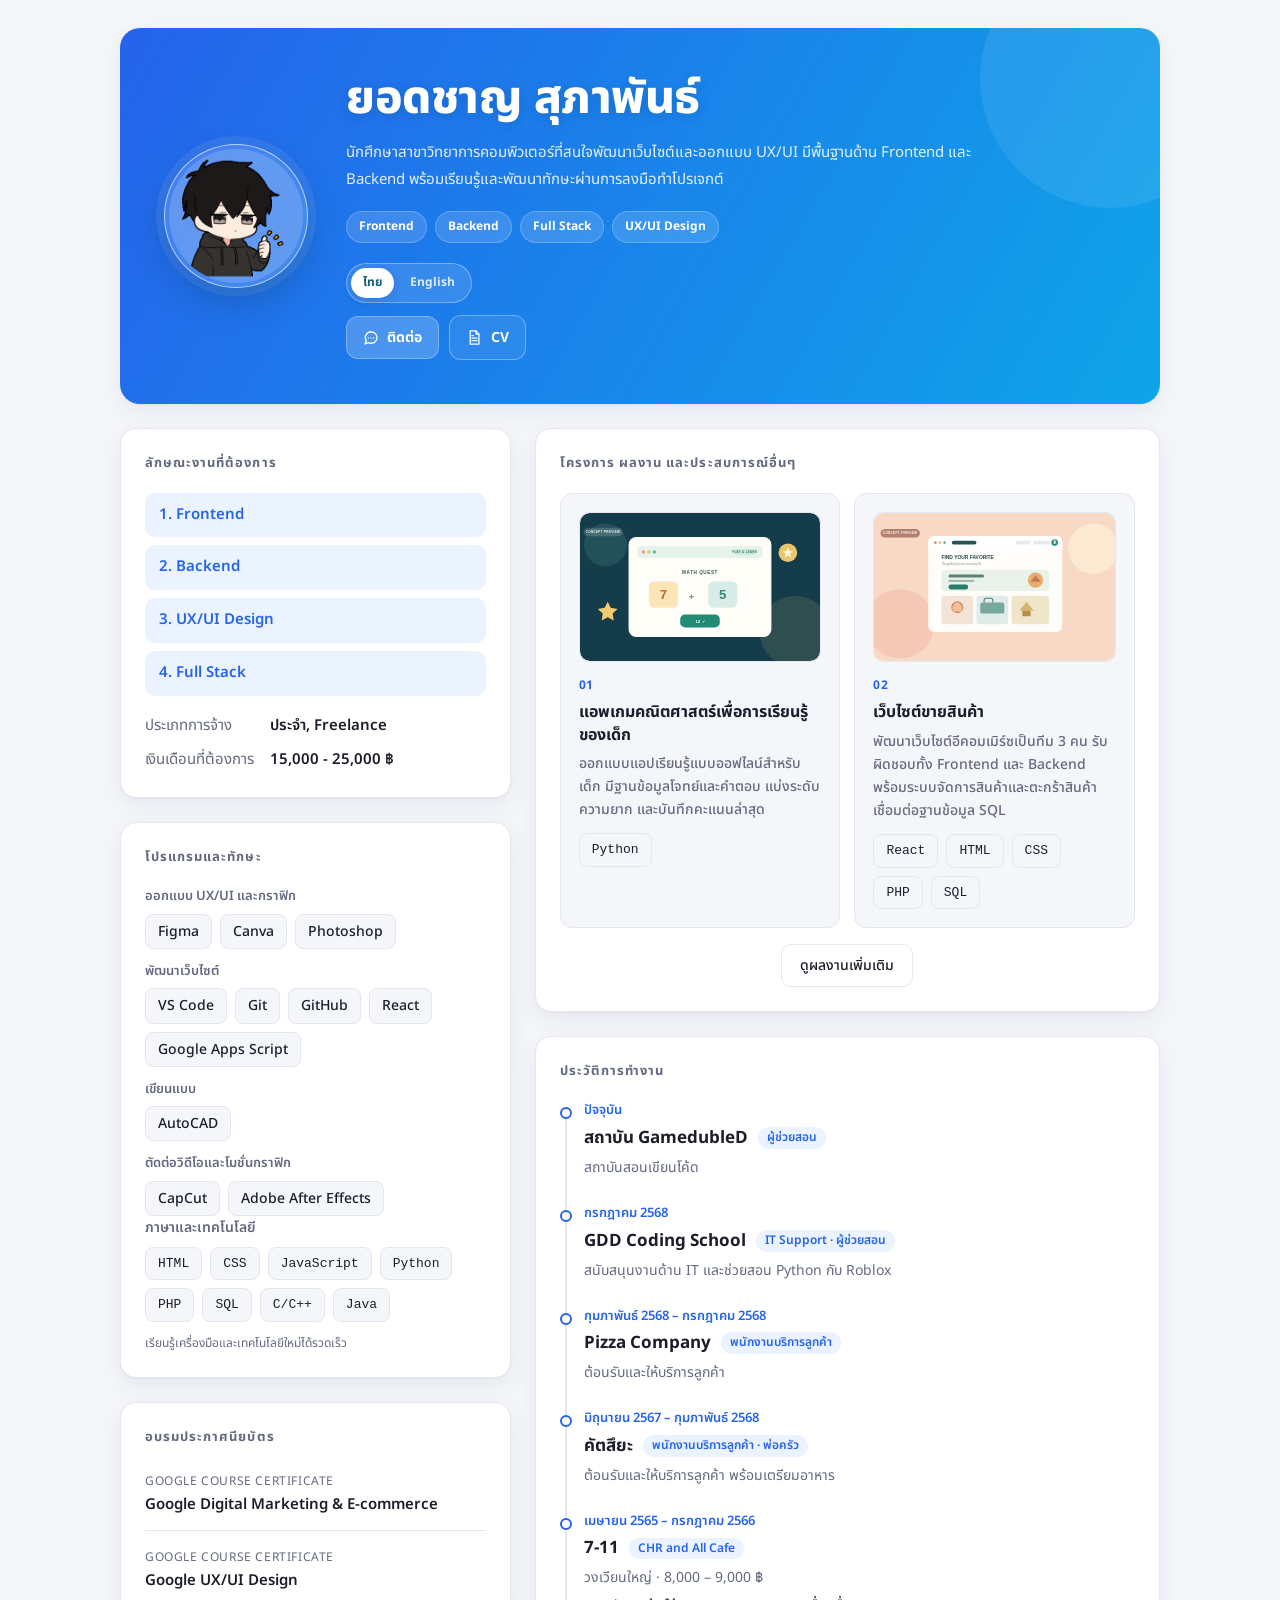
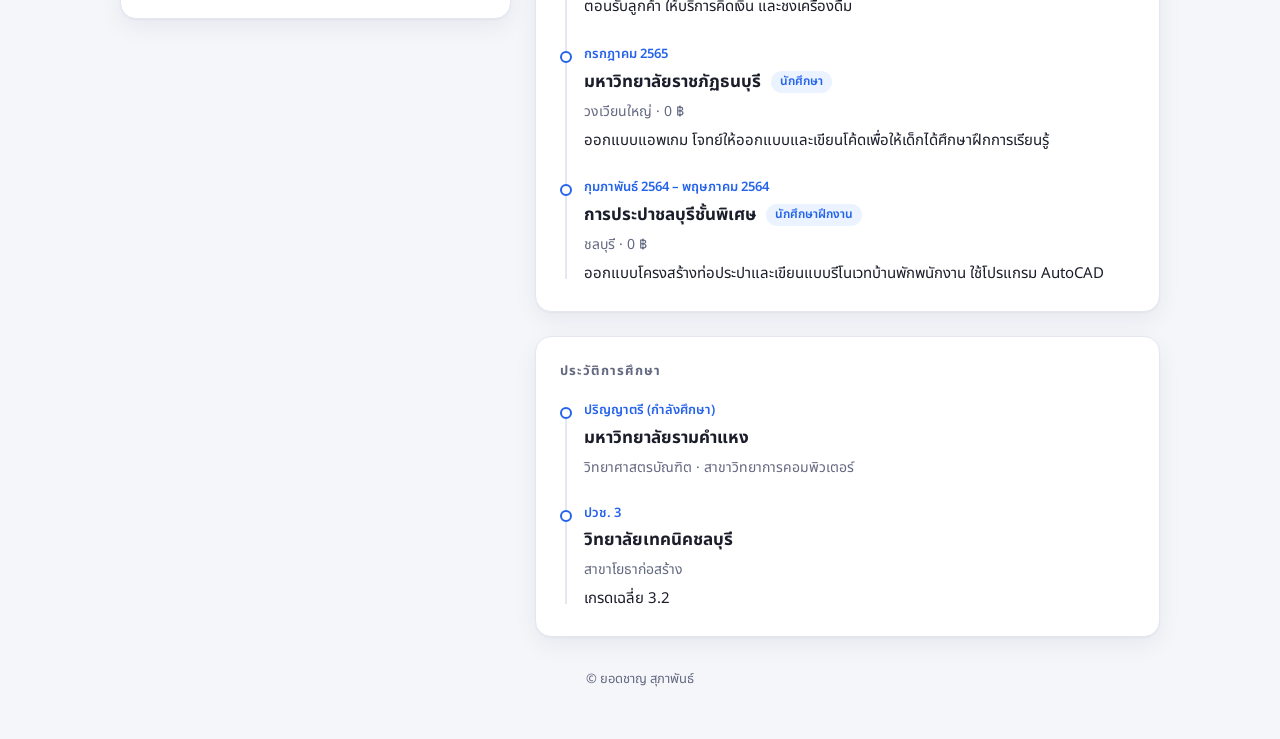
==== commit 1d460c83: "Translate remaining work dates" ====
--- a/resume.html
+++ b/resume.html
@@ -322,7 +322,7 @@
       'บอท LINE บันทึกและสรุปรายงานแชทกลุ่ม': 'LINE Bot for Group Chat Logging & Reports', 'เขียนบอท LINE สำหรับบันทึกข้อมูลในแชทกลุ่ม เช่น เสียง รูปภาพ และไฟล์งาน และมีบอทสรุปรายงานให้': 'Built LINE bots to log group chat content such as audio, images, and files, and to generate summary reports.',
       'ระบบสำรองไฟล์อัตโนมัติ': 'Automated File Backup System', 'สร้างระบบ Cloud Automation ด้วย Google Apps Script รับไฟล์ผ่าน Webhook ประมวลผลข้อมูล JSON และอัปโหลดไฟล์ไปยัง Google Drive พร้อมจัดการข้อผิดพลาดและสิทธิ์การเข้าถึง': 'Built a cloud automation system with Google Apps Script to receive files via webhook, process JSON, upload to Google Drive, and handle errors and access permissions.',
       'ดูผลงานเพิ่มเติม': 'Show more projects', 'ซ่อนผลงาน': 'Show fewer projects', 'ปิดรายละเอียดโครงการ': 'Close project details', 'ดูรูปก่อนหน้า': 'Previous image', 'ดูรูปถัดไป': 'Next image', 'เครื่องมือที่ใช้': 'Tools used', 'ช่องทางติดต่อ': 'Contact methods', 'เปิด CV ของยอดชาญเป็น PDF': 'Open Yodchan’s CV as a PDF', 'PORTFOLIO · RESUME': 'PORTFOLIO · RESUME',
-      'ประวัติการทำงาน': 'Work Experience', 'ปัจจุบัน': 'Present', 'ผู้ช่วยสอน': 'Teaching Assistant', 'สถาบันสอนเขียนโค้ด': 'Coding school', 'กรกฎาคม 2568': 'July 2025', 'IT Support · ผู้ช่วยสอน': 'IT Support · Teaching Assistant', 'สนับสนุนงานด้าน IT และช่วยสอน Python กับ Roblox': 'Provided IT support and helped teach Python and Roblox.', 'กุมภาพันธ์ 2568 – กรกฎาคม 2568': 'February 2025 – July 2025', 'พนักงานบริการลูกค้า': 'Customer Service', 'ต้อนรับและให้บริการลูกค้า': 'Welcomed and assisted customers.', 'มิถุนายน 2567 – กุมภาพันธ์ 2568': 'June 2024 – February 2025', 'พนักงานบริการลูกค้า · พ่อครัว': 'Customer Service · Cook', 'ต้อนรับและให้บริการลูกค้า พร้อมเตรียมอาหาร': 'Assisted customers and prepared food.', 'เมษายน 2565 – กรกฎาคม 2566': 'April 2022 – July 2023', 'วงเวียนใหญ่ · 8,000 – 9,000 ฿': 'Wongwian Yai · ฿8,000–9,000', 'ตอนรับลูกค้า ให้บริการคิดเงิน และชงเครื่องดื่ม': 'Served customers, handled checkout, and prepared drinks.', 'มหาวิทยาลัยราชภัฏธนบุรี': 'Dhonburi Rajabhat University', 'นักศึกษา': 'Student', 'วงเวียนใหญ่ · 0 ฿': 'Wongwian Yai · Unpaid', 'ออกแบบแอพเกม โจทย์ให้ออกแบบและเขียนโค้ดเพื่อให้เด็กได้ศึกษาฝึกการเรียนรู้': 'Designed and coded an educational game app for children as a learning project.', 'กุมภาพันธ์ 2564 – พฤษภาคม 2564': 'February 2021 – May 2021', 'การประปาชลบุรีชั้นพิเศษ': 'Chonburi Waterworks', 'นักศึกษาฝึกงาน': 'Intern', 'ชลบุรี · 0 ฿': 'Chonburi · Unpaid', 'ออกแบบโครงสร้างท่อประปาและเขียนแบบรีโนเวทบ้านพักพนักงาน ใช้โปรแกรม AutoCAD': 'Designed water pipe layouts and employee housing renovation plans using AutoCAD.',
+      'ประวัติการทำงาน': 'Work Experience', 'ปัจจุบัน': 'Present', 'ผู้ช่วยสอน': 'Teaching Assistant', 'สถาบันสอนเขียนโค้ด': 'Coding school', 'กรกฎาคม 2568': 'July 2025', 'กรกฎาคม 2565': 'July 2022', 'คัตสึยะ': 'Katsuya', 'IT Support · ผู้ช่วยสอน': 'IT Support · Teaching Assistant', 'สนับสนุนงานด้าน IT และช่วยสอน Python กับ Roblox': 'Provided IT support and helped teach Python and Roblox.', 'กุมภาพันธ์ 2568 – กรกฎาคม 2568': 'February 2025 – July 2025', 'พนักงานบริการลูกค้า': 'Customer Service', 'ต้อนรับและให้บริการลูกค้า': 'Welcomed and assisted customers.', 'มิถุนายน 2567 – กุมภาพันธ์ 2568': 'June 2024 – February 2025', 'พนักงานบริการลูกค้า · พ่อครัว': 'Customer Service · Cook', 'ต้อนรับและให้บริการลูกค้า พร้อมเตรียมอาหาร': 'Assisted customers and prepared food.', 'เมษายน 2565 – กรกฎาคม 2566': 'April 2022 – July 2023', 'วงเวียนใหญ่ · 8,000 – 9,000 ฿': 'Wongwian Yai · ฿8,000–9,000', 'ตอนรับลูกค้า ให้บริการคิดเงิน และชงเครื่องดื่ม': 'Served customers, handled checkout, and prepared drinks.', 'มหาวิทยาลัยราชภัฏธนบุรี': 'Dhonburi Rajabhat University', 'นักศึกษา': 'Student', 'วงเวียนใหญ่ · 0 ฿': 'Wongwian Yai · Unpaid', 'ออกแบบแอพเกม โจทย์ให้ออกแบบและเขียนโค้ดเพื่อให้เด็กได้ศึกษาฝึกการเรียนรู้': 'Designed and coded an educational game app for children as a learning project.', 'กุมภาพันธ์ 2564 – พฤษภาคม 2564': 'February 2021 – May 2021', 'การประปาชลบุรีชั้นพิเศษ': 'Chonburi Waterworks', 'นักศึกษาฝึกงาน': 'Intern', 'ชลบุรี · 0 ฿': 'Chonburi · Unpaid', 'ออกแบบโครงสร้างท่อประปาและเขียนแบบรีโนเวทบ้านพักพนักงาน ใช้โปรแกรม AutoCAD': 'Designed water pipe layouts and employee housing renovation plans using AutoCAD.',
       'ประวัติการศึกษา': 'Education', 'ปริญญาตรี (กำลังศึกษา)': 'Bachelor’s Degree (In Progress)', 'มหาวิทยาลัยรามคำแหง': 'Ramkhamhaeng University', 'วิทยาศาสตรบัณฑิต · สาขาวิทยาการคอมพิวเตอร์': 'B.Sc. · Computer Science', 'ปวช. 3': 'Vocational Certificate, Year 3', 'วิทยาลัยเทคนิคชลบุรี': 'Chonburi Technical College', 'สาขาโยธาก่อสร้าง': 'Civil Construction', 'เกรดเฉลี่ย 3.2': 'GPA 3.2',
       'ติดต่อยอดชาญ': 'Contact Yodchan', 'เลือกช่องทางติดต่อ หรือเขียนข้อความถึงฉันได้เลย': 'Choose a contact method or send me a message.', 'โทรศัพท์': 'Phone', 'อีเมล': 'Email', 'ส่งข้อความทางอีเมล': 'Send an email message', 'ชื่อของคุณ': 'Your name', 'ชื่อ': 'Name', 'อีเมลสำหรับติดต่อกลับ': 'Reply email', '(ไม่บังคับ)': '(optional)', 'หัวข้อ': 'Subject', 'หัวข้อข้อความ': 'Message subject', 'ข้อความ': 'Message', 'เขียนข้อความที่ต้องการส่ง…': 'Write your message…', 'ส่งอีเมล': 'Send email', 'ข้อความจะส่งจากหน้าเว็บไปยังอีเมลผู้รับโดยตรง': 'Your message will be sent directly to the recipient by email.',
       'กำลังส่งข้อความ…': 'Sending message…', 'ส่งข้อความเรียบร้อยแล้ว ขอบคุณที่ติดต่อมาค่ะ': 'Message sent. Thank you for reaching out!', 'ส่งข้อความไม่สำเร็จ กรุณาลองอีกครั้ง หรือติดต่อทางอีเมลโดยตรง': 'Could not send the message. Please try again or contact me directly by email.', 'ปิดหน้าต่าง': 'Close dialog',
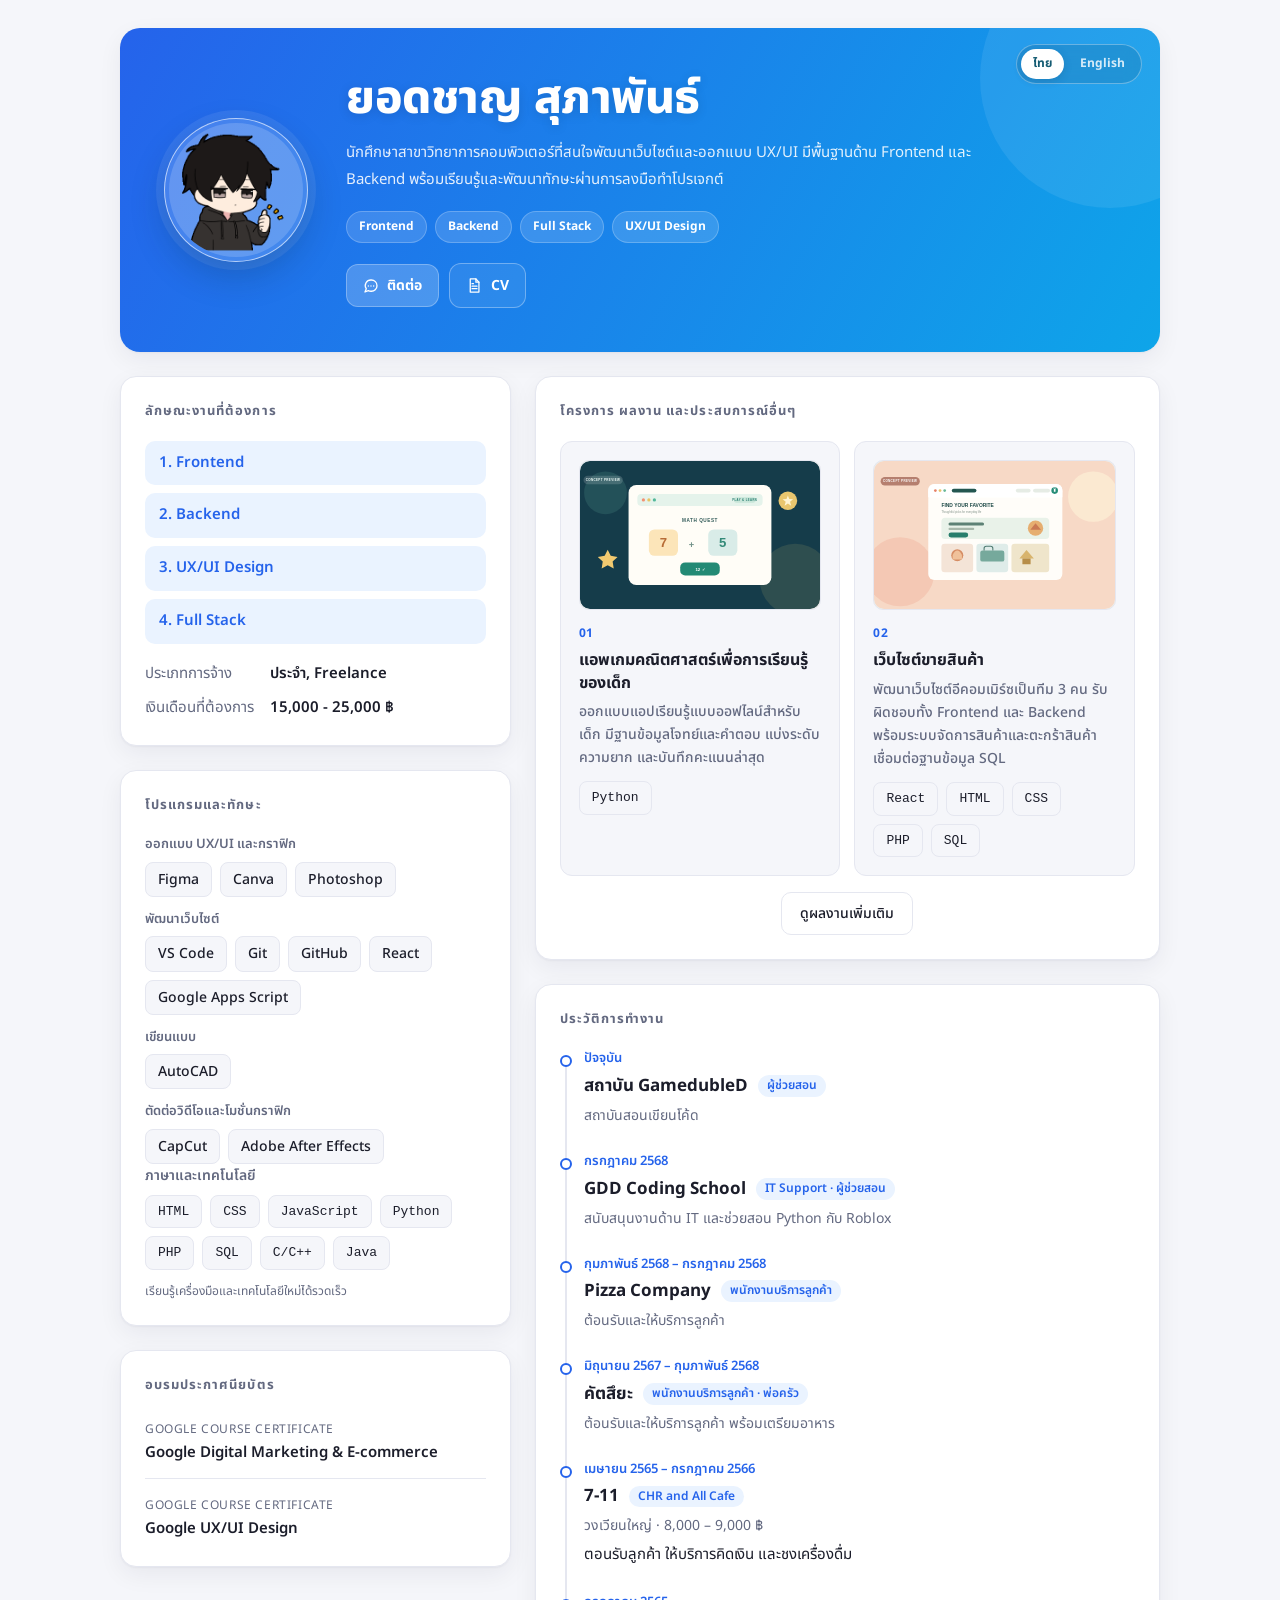
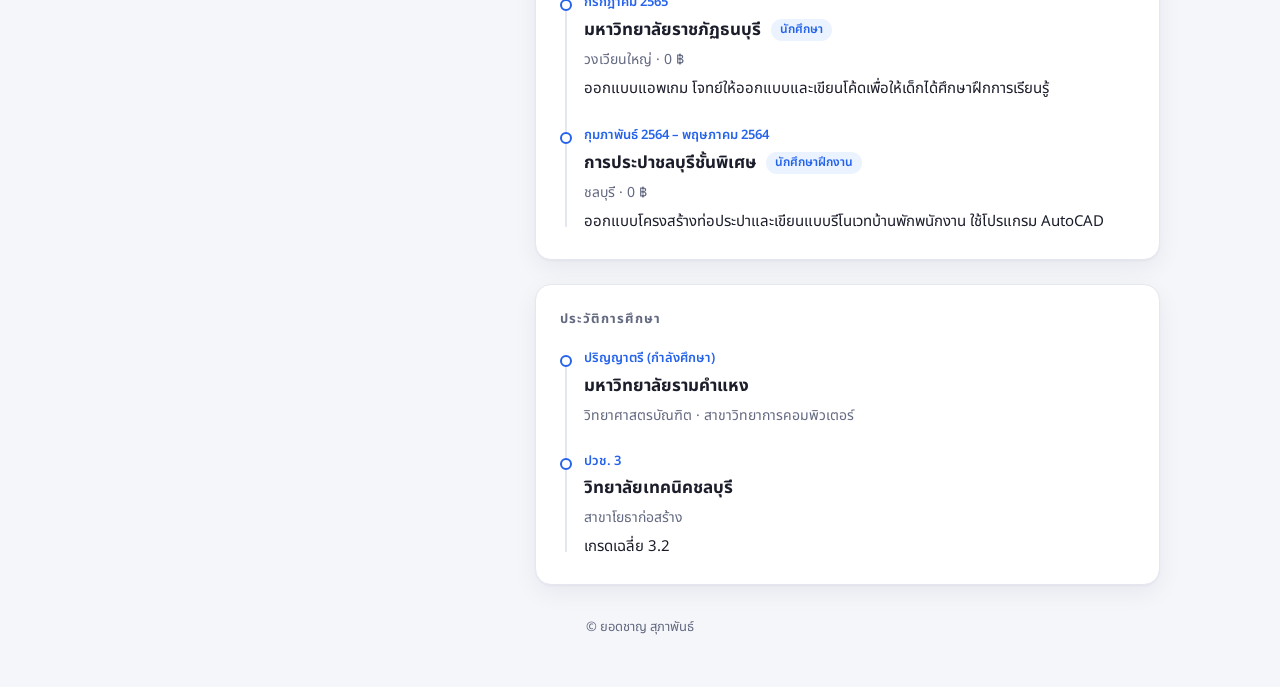
==== commit 5913d1f9: "Move language switch to profile corner" ====
--- a/resume.html
+++ b/resume.html
@@ -7,12 +7,16 @@
 <link rel="preconnect" href="https://fonts.googleapis.com">
 <link rel="preconnect" href="https://fonts.gstatic.com" crossorigin>
 <link href="https://fonts.googleapis.com/css2?family=Noto+Sans+Thai:wght@400;500;600;700;800&display=swap" rel="stylesheet">
-<link rel="stylesheet" href="style.css?v=mobile-polish-4">
+<link rel="stylesheet" href="style.css?v=language-switch-corner-1">
 </head>
 <body>
 <div class="wrap">
 
   <header class="hero">
+    <div class="language-switch" aria-label="เลือกภาษา">
+      <button type="button" class="language-button is-active" data-language="th" aria-pressed="true">ไทย</button>
+      <button type="button" class="language-button" data-language="en" aria-pressed="false">English</button>
+    </div>
     <div class="avatar-wrapper">
       <img src="assets/profile/profile.gif" alt="ยอดชาญ สุภาพันธ์" class="avatar" aria-hidden="true">
     </div>
@@ -20,10 +24,6 @@
       <h1>ยอดชาญ สุภาพันธ์</h1>
       <p class="intro">นักศึกษาสาขาวิทยาการคอมพิวเตอร์ที่สนใจพัฒนาเว็บไซต์และออกแบบ UX/UI มีพื้นฐานด้าน Frontend และ Backend พร้อมเรียนรู้และพัฒนาทักษะผ่านการลงมือทำโปรเจกต์</p>
       <div class="roles"><span>Frontend</span><span>Backend</span><span>Full Stack</span><span>UX/UI Design</span></div>
-      <div class="language-switch" aria-label="เลือกภาษา">
-        <button type="button" class="language-button is-active" data-language="th" aria-pressed="true">ไทย</button>
-        <button type="button" class="language-button" data-language="en" aria-pressed="false">English</button>
-      </div>
       <div class="contacts">
         <button class="contact contact-trigger" id="contactOpen" type="button" aria-haspopup="dialog" aria-controls="contactDialog">
           <svg viewBox="0 0 24 24" fill="none" stroke="currentColor" stroke-width="2" stroke-linecap="round" stroke-linejoin="round" aria-hidden="true"><path d="M21 11.5a8.4 8.4 0 0 1-9 8.4 9 9 0 0 1-4-.9L3 21l1.9-4.9A8.4 8.4 0 0 1 12.5 3a8.4 8.4 0 0 1 8.5 8.5z"/><path d="M8 12h.01M12 12h.01M16 12h.01"/></svg>
--- a/style.css
+++ b/style.css
@@ -104,7 +104,7 @@
 .roles{ display:flex; flex-wrap:wrap; gap:8px; margin:0 0 20px; }
 .roles span{ background:#fff; color:var(--primary); font-size:13px; font-weight:700; padding:4px 12px; border-radius:8px; }
 .contacts{ display:flex; flex-wrap:wrap; gap:10px; }
-.language-switch{ display:flex; width:max-content; gap:4px; margin:0 0 12px; padding:4px; border:1px solid rgba(255,255,255,.32); border-radius:999px; background:rgba(255,255,255,.12); }
+.language-switch{ position:absolute; z-index:3; top:16px; right:18px; display:flex; width:max-content; gap:4px; margin:0; padding:4px; border:1px solid rgba(255,255,255,.32); border-radius:999px; background:rgba(20,91,130,.2); backdrop-filter:blur(8px); }
 .language-button{ min-height:30px; padding:4px 12px; border:0; border-radius:999px; color:rgba(255,255,255,.82); background:transparent; font:inherit; font-size:12px; font-weight:700; cursor:pointer; transition:background .18s,color .18s,box-shadow .18s; }
 .language-button:hover{ color:#fff; background:rgba(255,255,255,.16); }
 .language-button.is-active{ color:#155c73; background:#fff; box-shadow:0 2px 8px rgba(16,45,70,.16); }
@@ -431,6 +431,8 @@
 .hero .cv-link svg{ width:17px; height:17px; }
 @media (max-width:560px){
   .hero{ grid-template-columns:minmax(0,1fr); justify-items:center; gap:19px; padding:26px 20px 24px; }
+  .language-switch{ top:12px; right:12px; }
+  .language-button{ min-height:28px; padding:3px 10px; font-size:11px; }
   .hero .avatar-wrapper{ width:132px; height:132px; }
   .hero .hero-info{ width:100%; text-align:center; }
   .profile-kicker{ font-size:9px; }
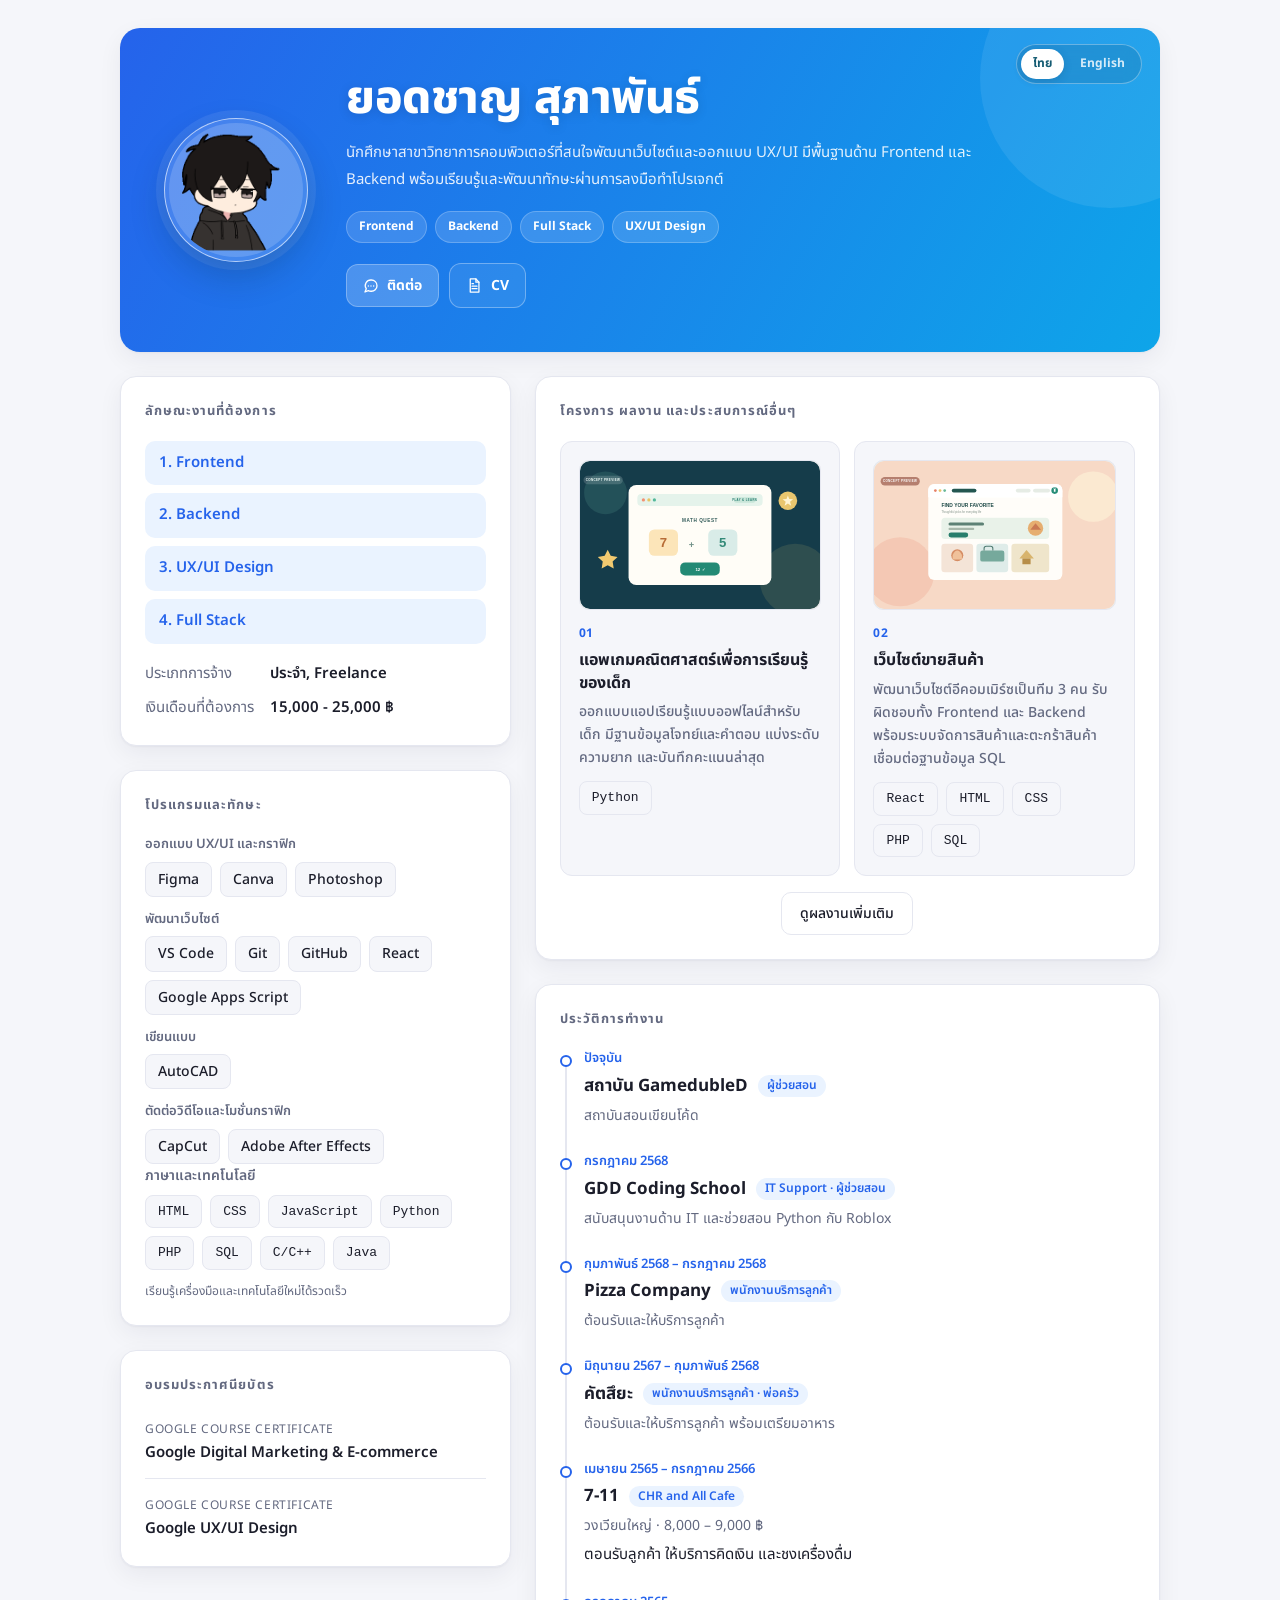
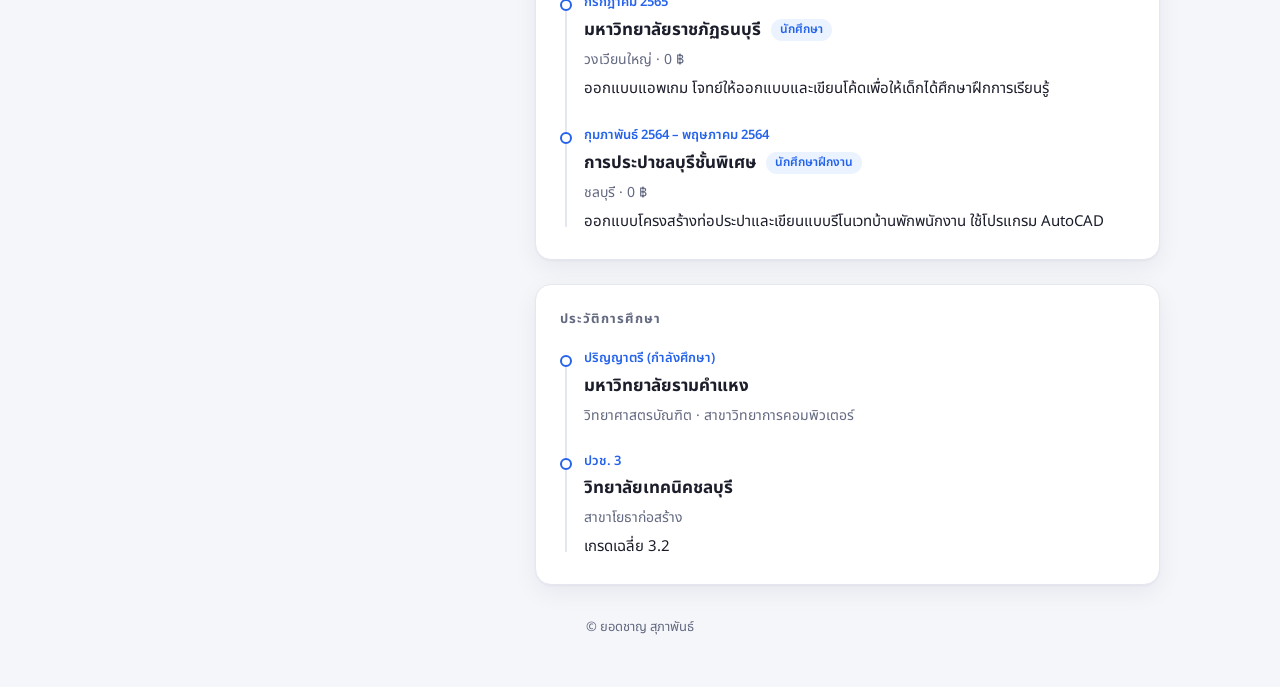
==== commit 755e609a: "Complete English labels and accessibility text" ====
--- a/resume.html
+++ b/resume.html
@@ -309,6 +309,7 @@
 <script>
   (function () {
     var translations = {
+      'ยอดชาญ สุภาพันธ์': 'Yodchan Suphaphan', '© ยอดชาญ สุภาพันธ์': '© Yodchan Suphaphan', 'เลือกภาษา': 'Choose language', 'สถาบัน GamedubleD': 'GamedubleD Institute',
       'นักศึกษาสาขาวิทยาการคอมพิวเตอร์ที่สนใจพัฒนาเว็บไซต์และออกแบบ UX/UI มีพื้นฐานด้าน Frontend และ Backend พร้อมเรียนรู้และพัฒนาทักษะผ่านการลงมือทำโปรเจกต์': 'Computer Science student interested in web development and UX/UI design. I have a foundation in frontend and backend development and enjoy building projects while continuously learning.',
       '1. Frontend': '1. Frontend', '2. Backend': '2. Backend', '3. UX/UI Design': '3. UX/UI Design', '4. Full Stack': '4. Full Stack',
       'ติดต่อ': 'Contact', 'ลักษณะงานที่ต้องการ': 'Career Interests', 'ประเภทการจ้าง': 'Employment Type', 'ประจำ, Freelance': 'Full-time, Freelance', 'เงินเดือนที่ต้องการ': 'Expected Salary',
@@ -326,7 +327,7 @@
       'ประวัติการศึกษา': 'Education', 'ปริญญาตรี (กำลังศึกษา)': 'Bachelor’s Degree (In Progress)', 'มหาวิทยาลัยรามคำแหง': 'Ramkhamhaeng University', 'วิทยาศาสตรบัณฑิต · สาขาวิทยาการคอมพิวเตอร์': 'B.Sc. · Computer Science', 'ปวช. 3': 'Vocational Certificate, Year 3', 'วิทยาลัยเทคนิคชลบุรี': 'Chonburi Technical College', 'สาขาโยธาก่อสร้าง': 'Civil Construction', 'เกรดเฉลี่ย 3.2': 'GPA 3.2',
       'ติดต่อยอดชาญ': 'Contact Yodchan', 'เลือกช่องทางติดต่อ หรือเขียนข้อความถึงฉันได้เลย': 'Choose a contact method or send me a message.', 'โทรศัพท์': 'Phone', 'อีเมล': 'Email', 'ส่งข้อความทางอีเมล': 'Send an email message', 'ชื่อของคุณ': 'Your name', 'ชื่อ': 'Name', 'อีเมลสำหรับติดต่อกลับ': 'Reply email', '(ไม่บังคับ)': '(optional)', 'หัวข้อ': 'Subject', 'หัวข้อข้อความ': 'Message subject', 'ข้อความ': 'Message', 'เขียนข้อความที่ต้องการส่ง…': 'Write your message…', 'ส่งอีเมล': 'Send email', 'ข้อความจะส่งจากหน้าเว็บไปยังอีเมลผู้รับโดยตรง': 'Your message will be sent directly to the recipient by email.',
       'กำลังส่งข้อความ…': 'Sending message…', 'ส่งข้อความเรียบร้อยแล้ว ขอบคุณที่ติดต่อมาค่ะ': 'Message sent. Thank you for reaching out!', 'ส่งข้อความไม่สำเร็จ กรุณาลองอีกครั้ง หรือติดต่อทางอีเมลโดยตรง': 'Could not send the message. Please try again or contact me directly by email.', 'ปิดหน้าต่าง': 'Close dialog',
-      'ดูรายละเอียด ': 'View details of ', 'ดูรายละเอียด โครงการ': 'View project details', 'ภาพตัวอย่างชั่วคราวการเรียนคณิตศาสตร์สำหรับเด็ก': 'Preview of a math learning game for children', 'ภาพตัวอย่างชั่วคราวเว็บไซต์ร้านค้าออนไลน์บนแล็ปท็อป': 'Preview of an online store website on a laptop', 'ภาพมุมขยายเพิ่มเติมของเกมคณิตศาสตร์': 'Additional view of the math game', 'ภาพมุมขยายเพิ่มเติมของเว็บไซต์ร้านค้าออนไลน์': 'Additional view of the online store website', 'ภาพมุมขยายเพิ่มเติมของแบบรีโนเวทบ้าน': 'Additional view of the housing renovation design', 'ภาพมุมขยายเพิ่มเติมของเกมสำหรับเด็ก': 'Additional view of the children’s game', 'ภาพมุมขยายเพิ่มเติมของเกมแฟนตาซี': 'Additional view of the fantasy game', 'ภาพมุมขยายเพิ่มเติมของหน้าจอ LINE Bot': 'Additional view of the LINE Bot screen', 'ภาพจำลองระบบสำรองไฟล์ขึ้น Google Drive': 'Illustration of an automated backup system to Google Drive', 'ภาพจำลองใบประกาศนียบัตร Google Digital Marketing and E-commerce': 'Illustration of the Google Digital Marketing and E-commerce certificate', 'ภาพจำลองใบประกาศนียบัตร Google UX Design': 'Illustration of the Google UX Design certificate', 'ภาพตัวอย่างชั่วคราวผลงานพัฒนาเกมสำหรับเด็ก': 'Preview of a game developed for children', 'ภาพตัวอย่างชั่วคราวเกม Roblox แนวแฟนตาซี': 'Preview of a fantasy Roblox game', 'ภาพตัวอย่างชั่วคราวการออกแบบและปรับปรุงบ้าน': 'Preview of a housing renovation design', 'ภาพตัวอย่างชั่วคราวการสนทนาผ่านมือถือสำหรับโครงการ LINE Bot': 'Preview of a mobile LINE Bot conversation', 'you@example.com': 'you@example.com'
+      'ดูรายละเอียด ': 'View details of ', 'ดูรายละเอียด โครงการ': 'View project details', 'ภาพตัวอย่างชั่วคราวการเรียนคณิตศาสตร์สำหรับเด็ก': 'Preview of a math learning game for children', 'ภาพตัวอย่างชั่วคราวเว็บไซต์ร้านค้าออนไลน์บนแล็ปท็อป': 'Preview of an online store website on a laptop', 'ภาพมุมขยายเพิ่มเติมของเกมคณิตศาสตร์': 'Additional view of the math game', 'ภาพมุมขยายเพิ่มเติมของเว็บไซต์ร้านค้าออนไลน์': 'Additional view of the online store website', 'ภาพมุมขยายเพิ่มเติมของแบบรีโนเวทบ้าน': 'Additional view of the housing renovation design', 'ภาพมุมขยายเพิ่มเติมของเกมสำหรับเด็ก': 'Additional view of the children’s game', 'ภาพมุมขยายเพิ่มเติมของเกมแฟนตาซี': 'Additional view of the fantasy game', 'ภาพมุมขยายเพิ่มเติมของหน้าจอ LINE Bot': 'Additional view of the LINE Bot screen', 'ภาพจำลองระบบสำรองไฟล์ขึ้น Google Drive': 'Illustration of an automated backup system to Google Drive', 'ภาพจำลองใบประกาศนียบัตร Google Digital Marketing and E-commerce': 'Illustration of the Google Digital Marketing and E-commerce certificate', 'ภาพจำลองใบประกาศนียบัตร Google UX Design': 'Illustration of the Google UX Design certificate', 'ภาพตัวอย่างชั่วคราวผลงานพัฒนาเกมสำหรับเด็ก': 'Preview of a game developed for children', 'ภาพตัวอย่างชั่วคราวเกม Roblox แนวแฟนตาซี': 'Preview of a fantasy Roblox game', 'ภาพตัวอย่างชั่วคราวการออกแบบและปรับปรุงบ้าน': 'Preview of a housing renovation design', 'ภาพตัวอย่างชั่วคราวการสนทนาผ่านมือถือสำหรับโครงการ LINE Bot': 'Preview of a mobile LINE Bot conversation', 'ภาพประกอบเพิ่มเติมของโครงการ math-learning': 'Additional illustration for the math learning project', 'ภาพประกอบเพิ่มเติมของโครงการ online-store': 'Additional illustration for the online store project', 'ภาพประกอบเพิ่มเติมของโครงการ home-renovation': 'Additional illustration for the housing renovation project', 'ภาพประกอบเพิ่มเติมของโครงการ roblox-kids-game': 'Additional illustration for the children’s Roblox game', 'ภาพประกอบเพิ่มเติมของโครงการ roblox-fantasy': 'Additional illustration for the fantasy Roblox game', 'ภาพประกอบเพิ่มเติมของโครงการ line-chatbot': 'Additional illustration for the LINE chatbot project', 'you@example.com': 'you@example.com'
     };
     var languageButtons = Array.from(document.querySelectorAll('[data-language]'));
     var textNodes = [];
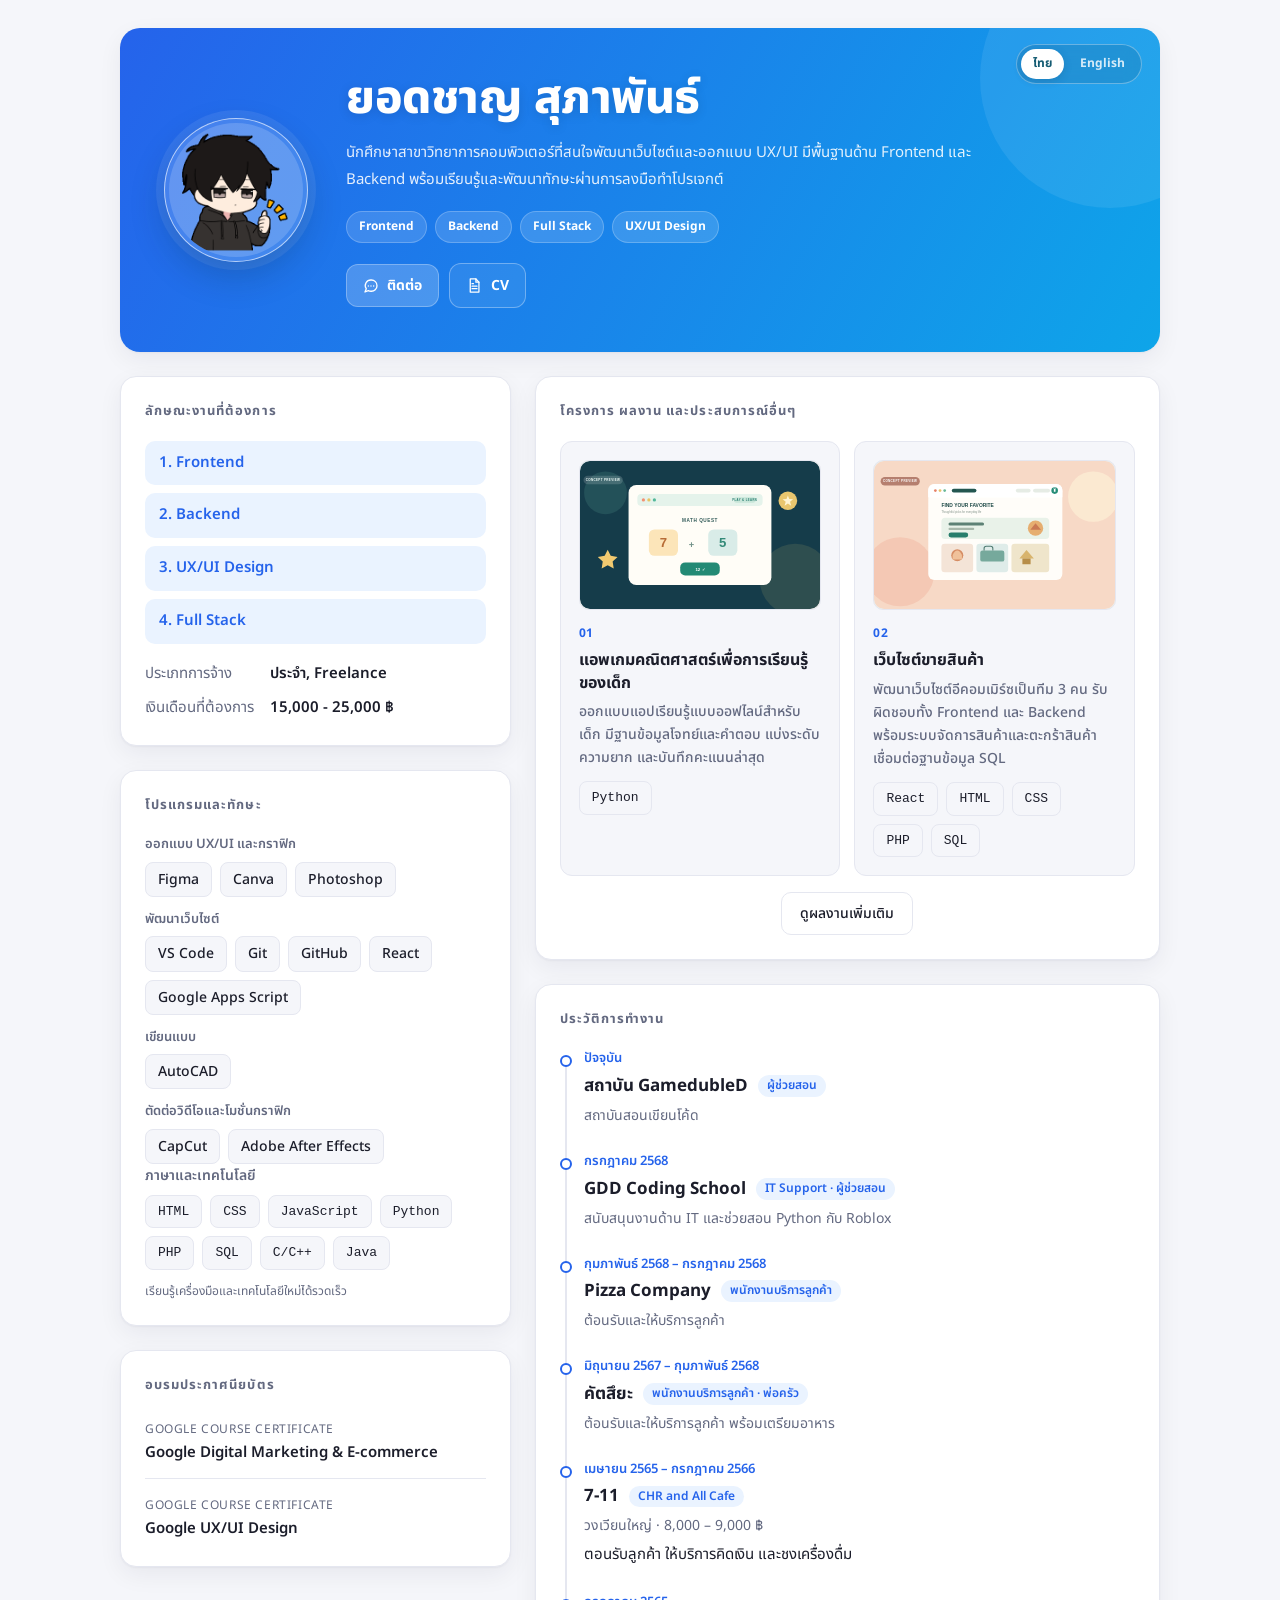
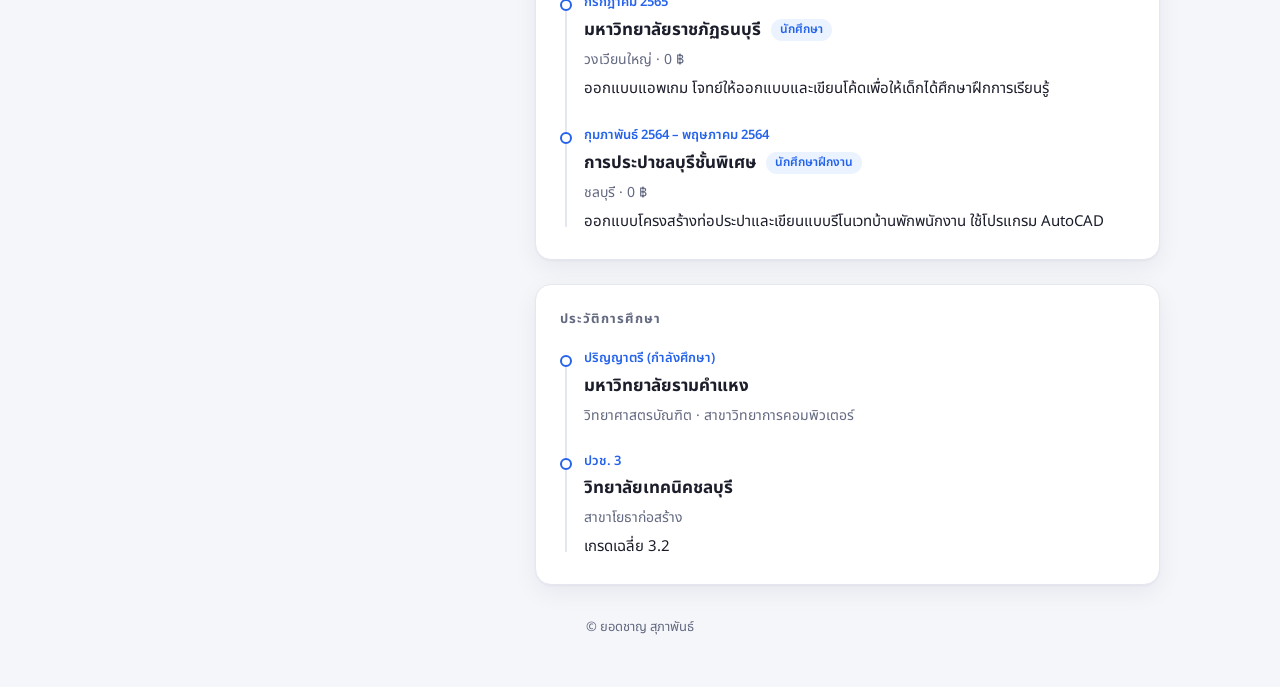
==== commit 3e9b3b37: "Configure profile contact form with FormSubmit" ====
--- a/resume.html
+++ b/resume.html
@@ -290,14 +290,14 @@
       <div class="contact-option"><span class="option-icon" aria-hidden="true">LINE</span><span><strong>LINE</strong><small>newer303</small></span></div>
     </div>
 
-    <form class="contact-form" id="contactForm">
+    <form class="contact-form" id="contactForm" action="https://formsubmit.co/nkegamer1@gmail.com" method="POST">
       <h3>ส่งข้อความทางอีเมล</h3>
       <input class="form-honeypot" name="_honey" tabindex="-1" autocomplete="off" aria-hidden="true">
       <div class="form-row">
         <label>ชื่อของคุณ<input name="name" autocomplete="name" placeholder="ชื่อ" required></label>
         <label>อีเมลสำหรับติดต่อกลับ <span>(ไม่บังคับ)</span><input name="email" type="email" autocomplete="email" placeholder="you@example.com"></label>
       </div>
-      <label>หัวข้อ<input name="subject" placeholder="หัวข้อข้อความ" required></label>
+      <label>หัวข้อ<input name="_subject" placeholder="หัวข้อข้อความ" required></label>
       <label>ข้อความ<textarea name="message" rows="4" placeholder="เขียนข้อความที่ต้องการส่ง…" required></textarea></label>
       <button class="send-message" type="submit">ส่งอีเมล <span aria-hidden="true">→</span></button>
       <p class="form-status" id="formStatus" role="status" aria-live="polite"></p>
@@ -394,7 +394,7 @@
       var submitButton = contactForm.querySelector('[type="submit"]');
       var payload = {
         name: String(formData.get('name')).trim(),
-        _subject: String(formData.get('subject')).trim(),
+        _subject: String(formData.get('_subject')).trim(),
         message: String(formData.get('message')).trim()
       };
       var replyEmail = String(formData.get('email')).trim();
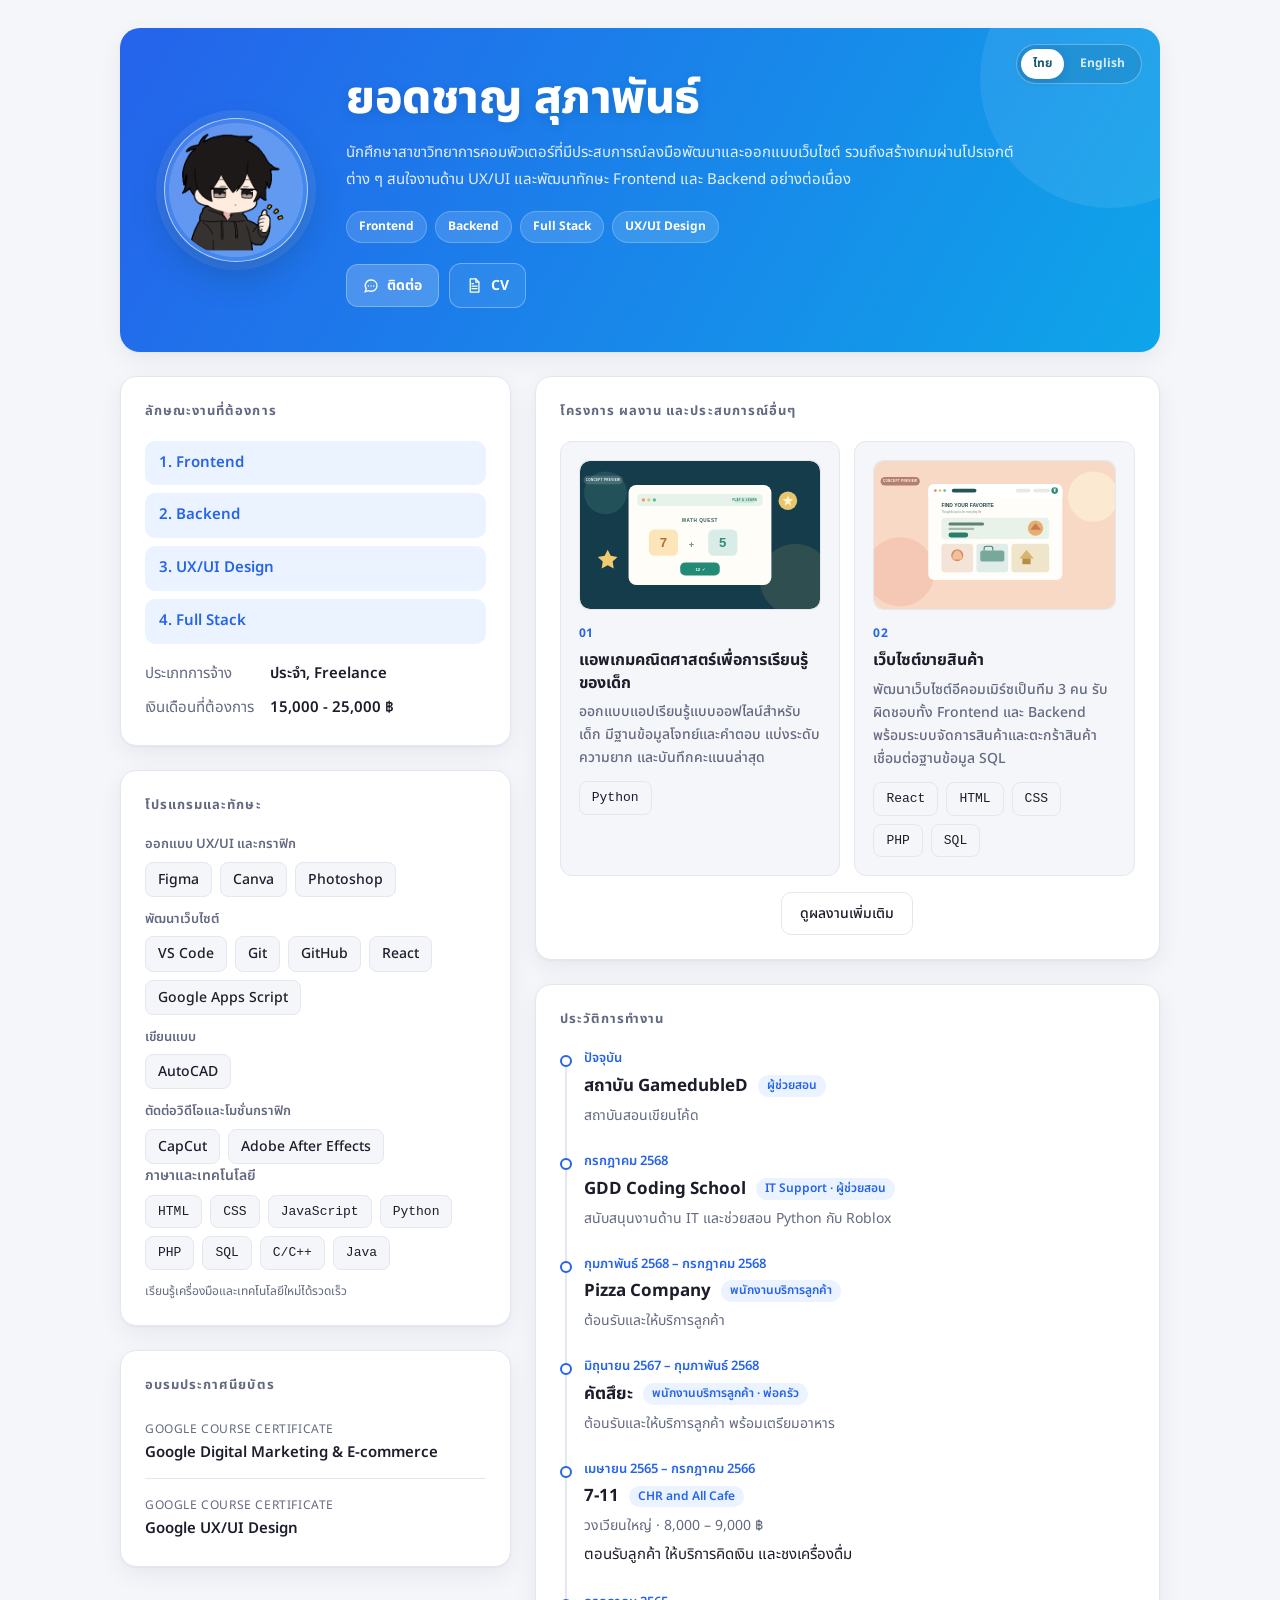
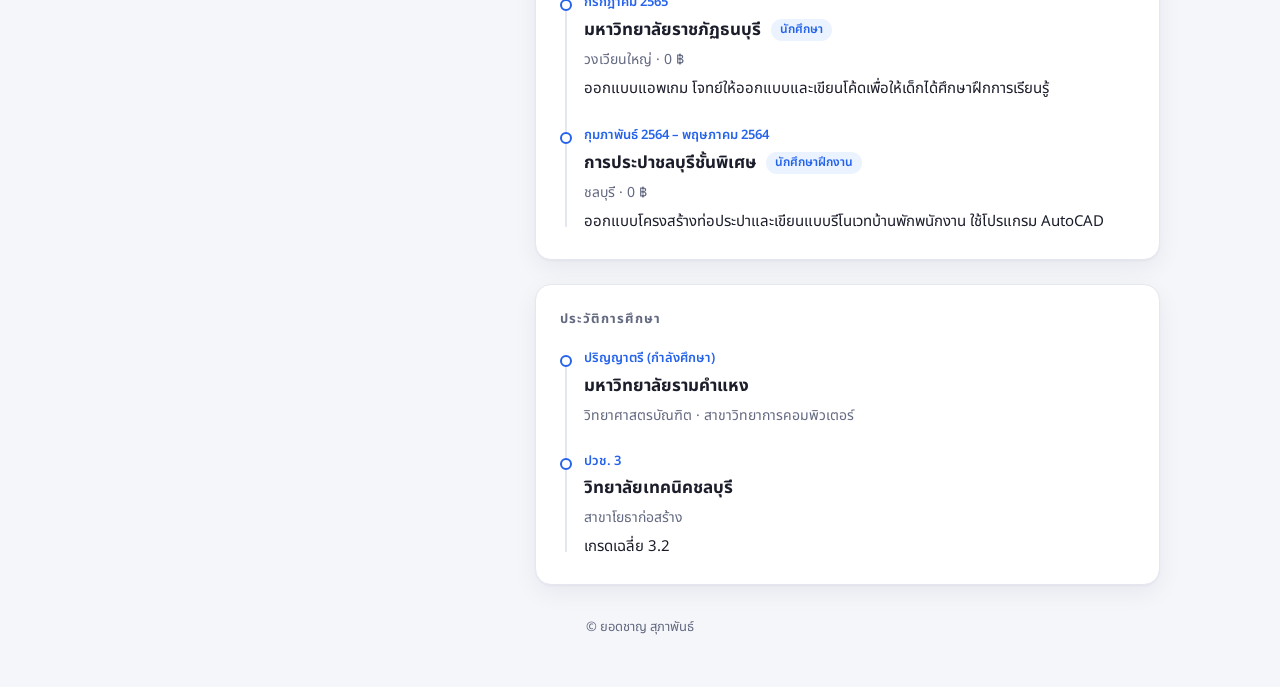
==== commit e3c9ab39: "Update profile title and introduction" ====
--- a/resume.html
+++ b/resume.html
@@ -3,7 +3,7 @@
 <head>
 <meta charset="UTF-8">
 <meta name="viewport" content="width=device-width, initial-scale=1, viewport-fit=cover">
-<title>ยอดชาญ สุภาพันธ์ | Resume</title>
+<title>Yodchan-Dev</title>
 <link rel="preconnect" href="https://fonts.googleapis.com">
 <link rel="preconnect" href="https://fonts.gstatic.com" crossorigin>
 <link href="https://fonts.googleapis.com/css2?family=Noto+Sans+Thai:wght@400;500;600;700;800&display=swap" rel="stylesheet">
@@ -22,7 +22,7 @@
     </div>
     <div class="hero-info">
       <h1>ยอดชาญ สุภาพันธ์</h1>
-      <p class="intro">นักศึกษาสาขาวิทยาการคอมพิวเตอร์ที่สนใจพัฒนาเว็บไซต์และออกแบบ UX/UI มีพื้นฐานด้าน Frontend และ Backend พร้อมเรียนรู้และพัฒนาทักษะผ่านการลงมือทำโปรเจกต์</p>
+      <p class="intro">นักศึกษาสาขาวิทยาการคอมพิวเตอร์ที่มีประสบการณ์ลงมือพัฒนาและออกแบบเว็บไซต์ รวมถึงสร้างเกมผ่านโปรเจกต์ต่าง ๆ สนใจงานด้าน UX/UI และพัฒนาทักษะ Frontend และ Backend อย่างต่อเนื่อง</p>
       <div class="roles"><span>Frontend</span><span>Backend</span><span>Full Stack</span><span>UX/UI Design</span></div>
       <div class="contacts">
         <button class="contact contact-trigger" id="contactOpen" type="button" aria-haspopup="dialog" aria-controls="contactDialog">
@@ -310,7 +310,7 @@
   (function () {
     var translations = {
       'ยอดชาญ สุภาพันธ์': 'Yodchan Suphaphan', '© ยอดชาญ สุภาพันธ์': '© Yodchan Suphaphan', 'เลือกภาษา': 'Choose language', 'สถาบัน GamedubleD': 'GamedubleD Institute',
-      'นักศึกษาสาขาวิทยาการคอมพิวเตอร์ที่สนใจพัฒนาเว็บไซต์และออกแบบ UX/UI มีพื้นฐานด้าน Frontend และ Backend พร้อมเรียนรู้และพัฒนาทักษะผ่านการลงมือทำโปรเจกต์': 'Computer Science student interested in web development and UX/UI design. I have a foundation in frontend and backend development and enjoy building projects while continuously learning.',
+      'นักศึกษาสาขาวิทยาการคอมพิวเตอร์ที่มีประสบการณ์ลงมือพัฒนาและออกแบบเว็บไซต์ รวมถึงสร้างเกมผ่านโปรเจกต์ต่าง ๆ สนใจงานด้าน UX/UI และพัฒนาทักษะ Frontend และ Backend อย่างต่อเนื่อง': 'Computer Science student with hands-on project experience developing and designing websites, as well as creating games. Interested in UX/UI and continuously building frontend and backend skills.',
       '1. Frontend': '1. Frontend', '2. Backend': '2. Backend', '3. UX/UI Design': '3. UX/UI Design', '4. Full Stack': '4. Full Stack',
       'ติดต่อ': 'Contact', 'ลักษณะงานที่ต้องการ': 'Career Interests', 'ประเภทการจ้าง': 'Employment Type', 'ประจำ, Freelance': 'Full-time, Freelance', 'เงินเดือนที่ต้องการ': 'Expected Salary',
       'โปรแกรมและทักษะ': 'Tools & Skills', 'ออกแบบ UX/UI และกราฟิก': 'UX/UI & Graphic Design', 'พัฒนาเว็บไซต์': 'Web Development', 'เขียนแบบ': 'Technical Drawing', 'ตัดต่อวิดีโอและโมชั่นกราฟิก': 'Video Editing & Motion Graphics', 'ภาษาและเทคโนโลยี': 'Languages & Technologies', 'เรียนรู้เครื่องมือและเทคโนโลยีใหม่ได้รวดเร็ว': 'Quick to learn new tools and technologies',
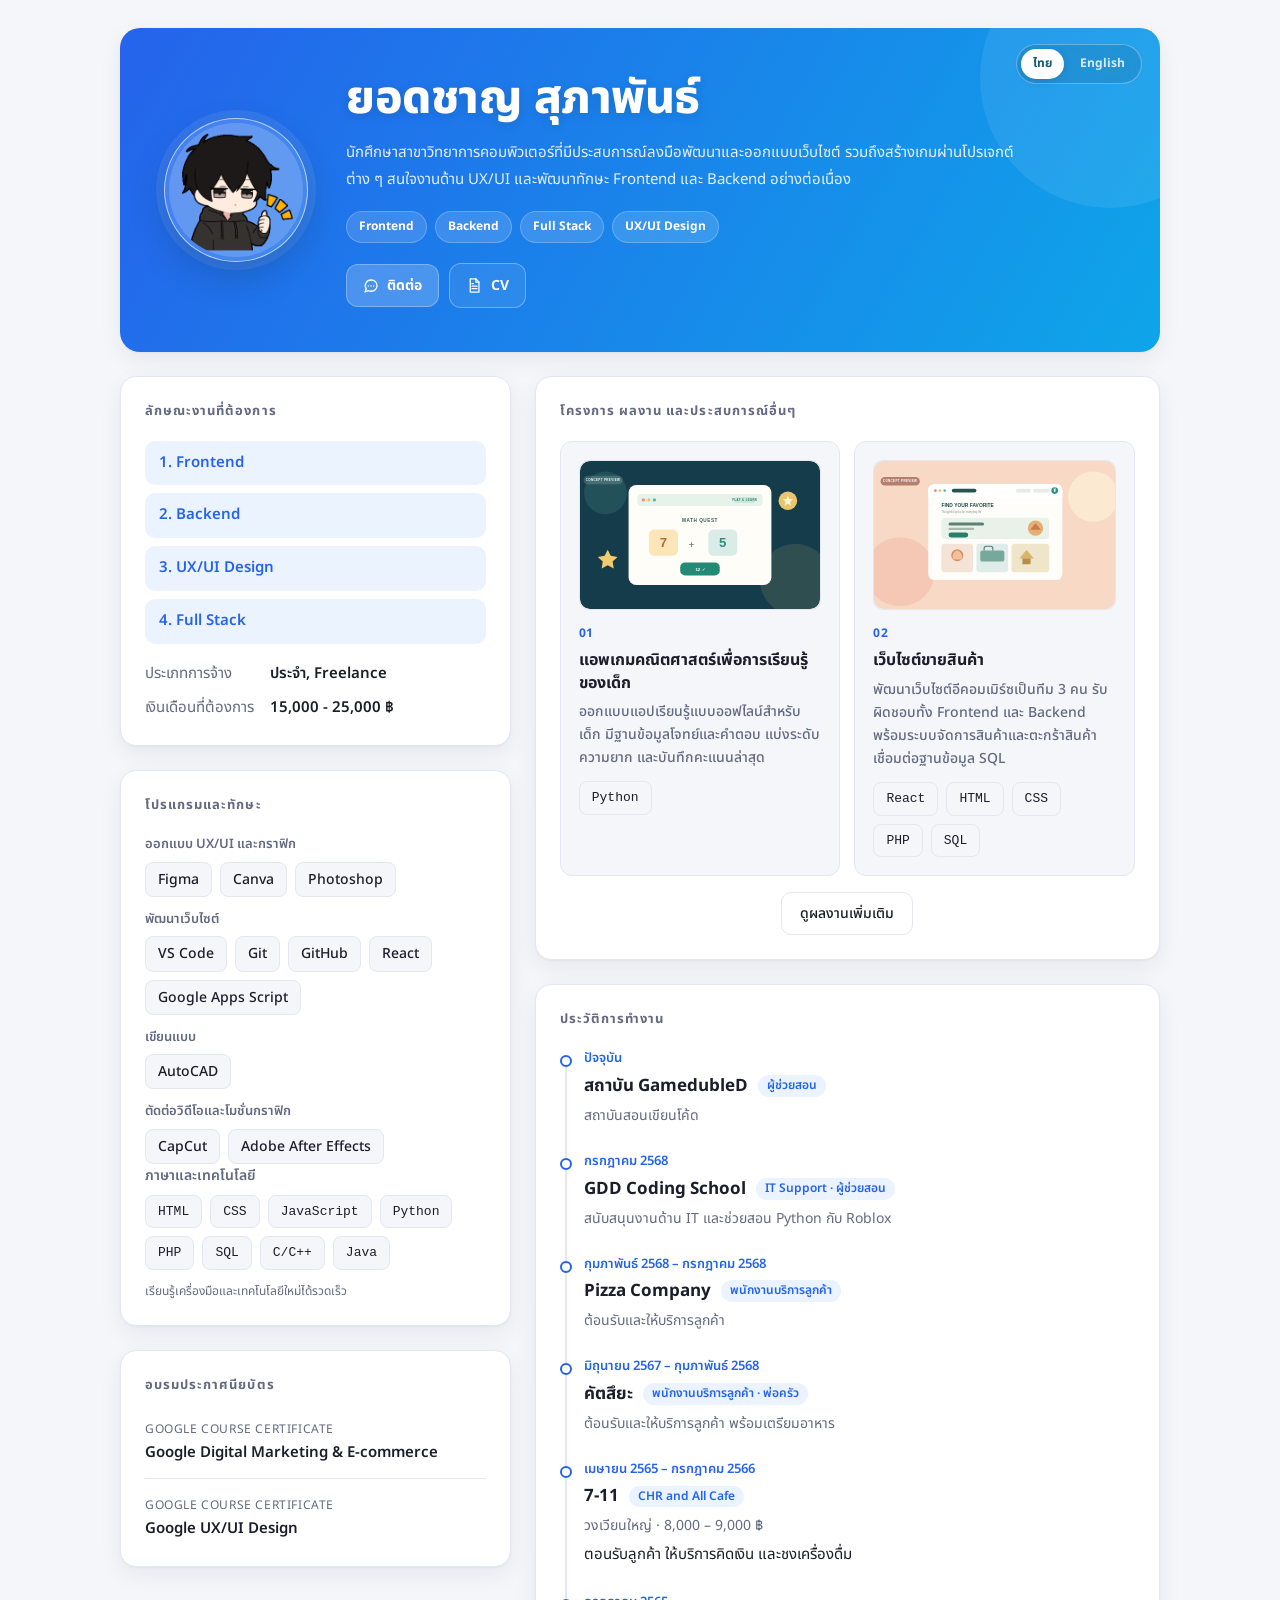
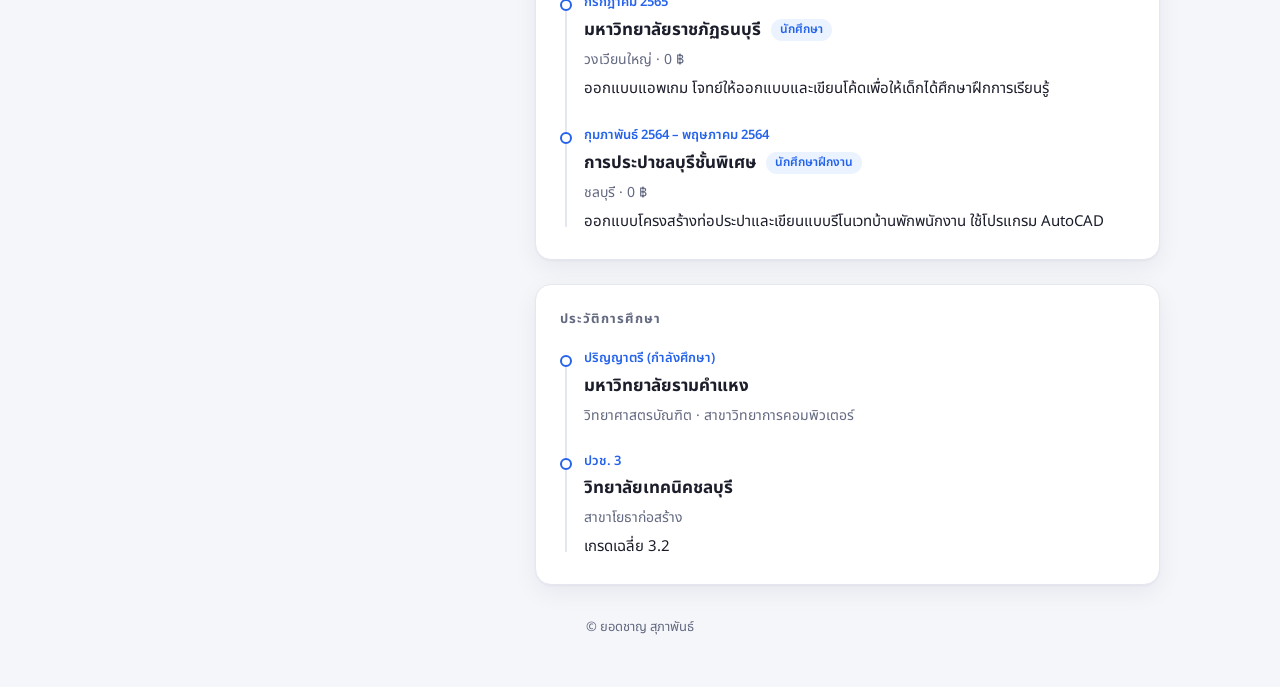
==== commit b498e360: "Keep Yodchan-Dev browser title across languages" ====
--- a/resume.html
+++ b/resume.html
@@ -346,7 +346,7 @@
       var english = lang === 'en';
       document.documentElement.lang = lang;
       document.documentElement.dataset.language = lang;
-      document.title = english ? 'Yodchan Suphaphan | Resume' : 'ยอดชาญ สุภาพันธ์ | Resume';
+      document.title = 'Yodchan-Dev';
       textNodes.forEach(function (item) {
         var key = item.key;
         var translated = translations[key];
